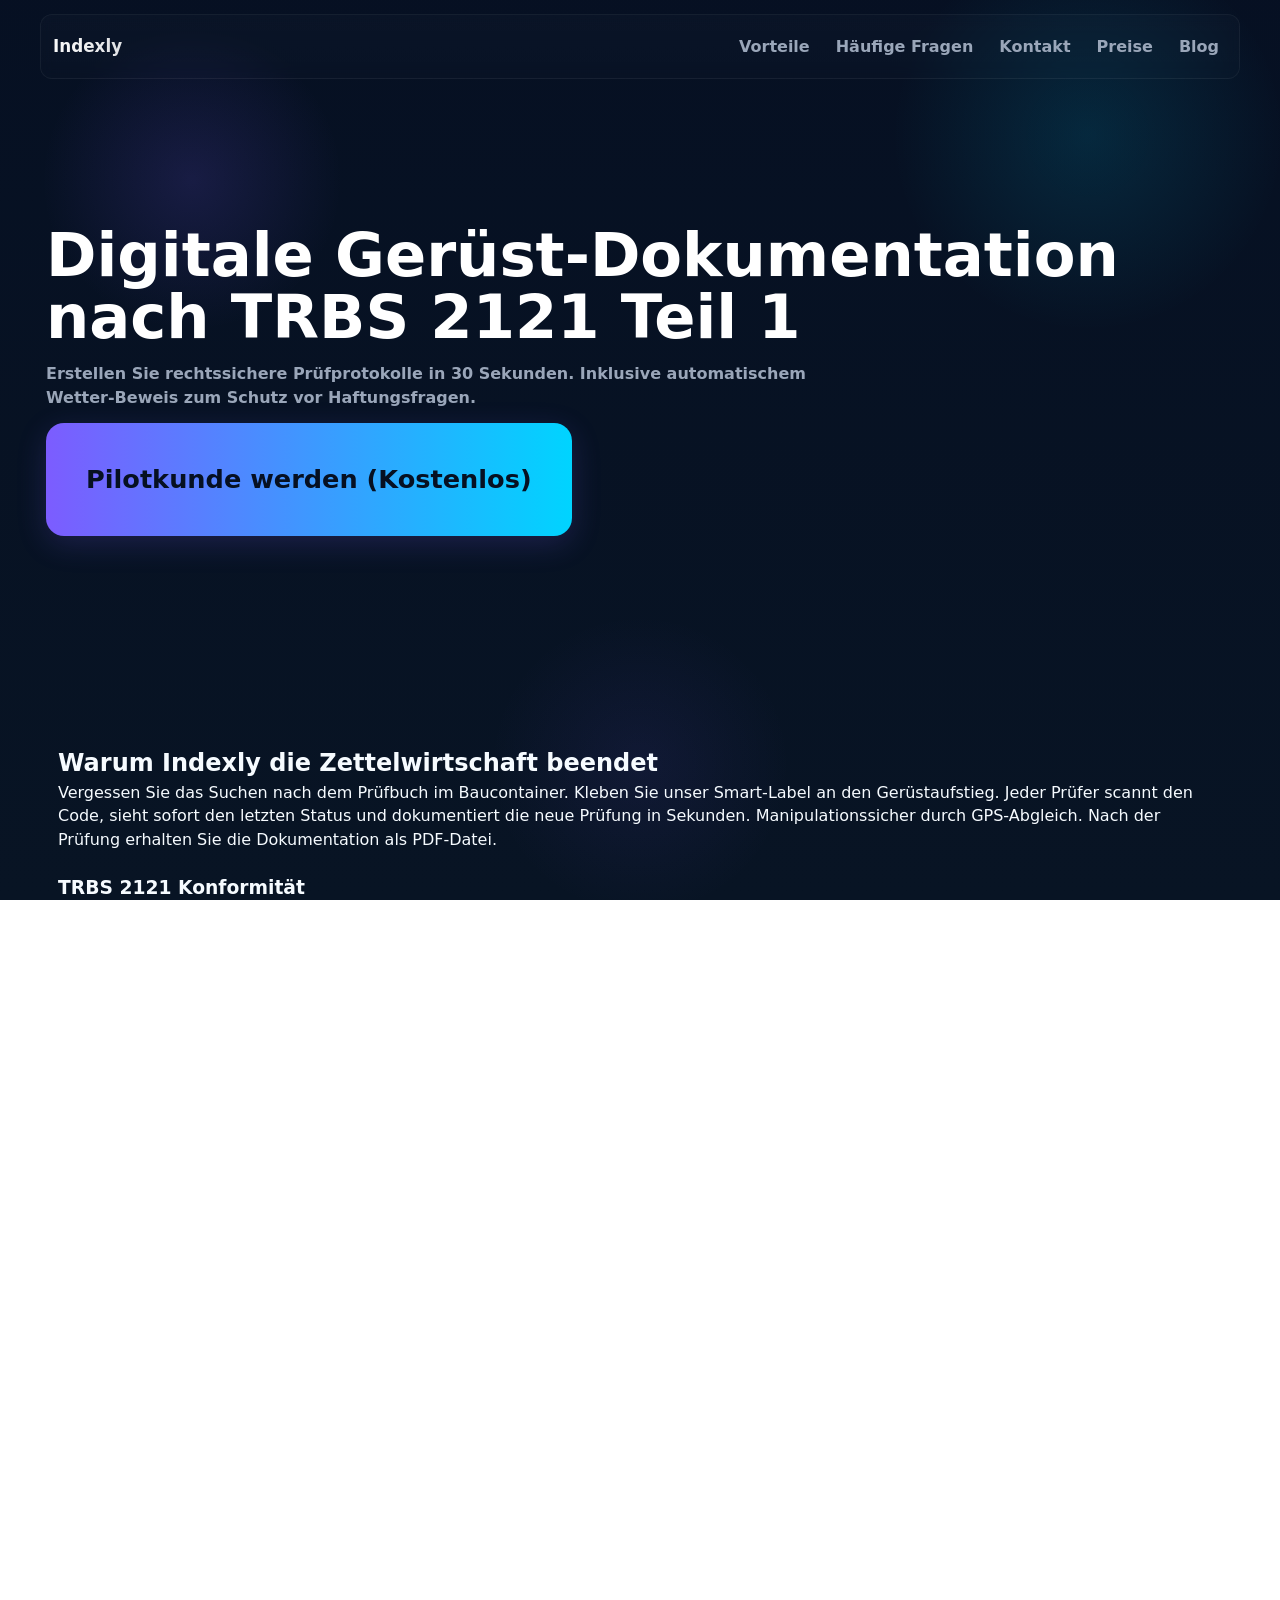
==== index.html @ 7d43ea0b "edited description" ====
<!doctype html>
<html lang="de">
<head>
  <meta charset="utf-8" />
  <meta name="viewport" content="width=device-width,initial-scale=1" />
   <link rel="shortcut icon" type="image/x-icon" href="favico.jpg" />
  
  <title>Digitale Gerüstprüfung in 60 Sek. nach TRBS 2121 |Indexly</title>
  
  <meta name="description" content="Digitale Gerüstprüfung: Indexly bietet automatischen Wetter-Beweis & rechtssichere Protokolle nach TRBS 2121. Jetzt Haftungsrisiken minimieren & Zeit sparen">
  
  <link rel="canonical" href="https://www.indexly.eu/" />
  
  <meta property="og:title" content="Schluss mit Zettelwirtschaft im Gerüstbau">
  <meta property="og:description" content="Erledigen Sie die TRBS 2121 Dokumentation per App. Inklusive Wetterdaten.">
  <meta property="og:type" content="website">
  <meta property="og:url" content="https://www.indexly.eu/">
  <meta property="og:image" content="https://www.indexly.eu/bild-vom-dashboard.jpg">

  <link rel="stylesheet" href="style.css">
  
  <script type="application/ld+json">
  {
    "@context": "https://schema.org",
    "@type": "SoftwareApplication",
    "name": "Indexly",
    "applicationCategory": "BusinessApplication",
    "operatingSystem": "Web, iOS, Android",
    "author": {
    "@type": "Organization",
    "name": "Indexly",
    "url": "https://indexly.eu",
    "sameAs": [
      "https://www.linkedin.com/company/indexlybau",
    ]
  },
    "offers": {
      "@type": "Offer",
      "price": "0",
      "priceCurrency": "EUR",
      "description": "Kostenlose Pilotphase"
    },
    "description": "Rechtssichere Gerüstbau Software und TRBS 2121 Prüfung mit automatischem Wetter-Abgleich."
  }
  </script>
  <script type="application/ld+json">
{
  "@context": "https://schema.org",
  "@type": "FAQPage",
  "mainEntity": [
    {
      "@type": "Question",
      "name": "Ist die digitale Dokumentation rechtssicher?",
      "acceptedAnswer": {
        "@type": "Answer",
        "text": "Ja, sofern sie manipulationssicher gespeichert wird und den Vorgaben der TRBS 2121 entspricht. Indexly stellt sicher, dass alle gesetzlichen Anforderungen erfüllt werden."
      }
    },
    {
      "@type": "Question",
      "name": "Wie funktioniert der Wetter-Nachweis?",
      "acceptedAnswer": {
        "@type": "Answer",
        "text": "Indexly zieht automatisch Daten lokaler Wetterstationen basierend auf den GPS-Koordinaten des Standorts zum Zeitpunkt der Prüfung. Dies dient als Haftungsschutz bei Sturmschäden."
      }
    },
    {
      "@type": "Question",
      "name": "Wie funktioniert die Dokumentation mit QR-Codes?",
      "acceptedAnswer": {
        "@type": "Answer",
        "text": "Sie erhalten hochwertige QR-Code-Sticker aus Metall für Ihre Gerüste. Diese werden per Smartphone gescannt, und Sie werden in nur 30 Sekunden durch das rechtssichere Protokoll geführt."
      }
    }
  ]
}
</script>
</head>
<body>
  <header class="site-header" id="siteHeader">
    <div class="container header-inner">
      <a class="logo" href="#">Indexly</a>

      <nav class="nav-desktop" aria-label="Hauptnavigation">
 <a class="nav-link" href="/#vorteile">Vorteile</a>
        <a class="nav-link" href="/#faq">Häufige Fragen</a>
        <a class="nav-link" href="/#kontakt">Kontakt</a>
                    <a class="nav-link" href="/pricing">Preise</a>

        <a class="nav-link" href="/blog/">Blog</a>
      </nav>

      <button id="navOpenBtn" class="nav-toggle" color="white" aria-expanded="false" aria-controls="mobileMenu" aria-label="Menü öffnen">☰</button>

      <div class="nav-mobile" id="mobileMenu" role="dialog" aria-modal="true" aria-hidden="true">
        <div class="nav-mobile-inner">
          <button id="navCloseBtn" class="nav-close" aria-label="Schließen">Schließen</button>
          <nav class="mobile-links">
            <a class="nav-link" href="/pricing">Preise</a>
            <a class="nav-link" href="/#faq">Häufige Fragen</a>
            <a class="nav-link" href="/#kontakt">Kontakt</a>
            <a class="nav-link" href="/blog/">Blog</a>
          </nav>
        </div>
      </div>
    </div>
  </header>

  <main>
    <section id="hero" class="hero section">
      <div class="container hero-inner">
        <h1 class="hero-title">Digitale Gerüst-Dokumentation nach TRBS 2121 Teil 1</h1>
        <p class="subtitle">Erstellen Sie rechtssichere Prüfprotokolle in 30 Sekunden. Inklusive <strong>automatischem Wetter-Beweis</strong> zum Schutz vor Haftungsfragen.</p>

        <div class="hero-cta">
          <a class="btn btn-primary btn-large" href="#kontakt">Pilotkunde werden (Kostenlos)</a>
        </div>
      </div>
    </section>

    <section id="funktionen" class="section features">
      <div class="container">
        <h2>Warum Indexly die Zettelwirtschaft beendet</h2>
        <p>Vergessen Sie das Suchen nach dem Prüfbuch im Baucontainer. Kleben Sie unser Smart-Label an den Gerüstaufstieg.
          Jeder Prüfer scannt den Code, sieht sofort den letzten Status und dokumentiert die neue Prüfung in Sekunden. 
          Manipulationssicher durch GPS-Abgleich. Nach der Prüfung erhalten Sie die Dokumentation als PDF-Datei. </p>
        <br>
        <article>
          <h3>TRBS 2121 Konformität</h3>
          <p>Unsere Software führt Sie durch alle notwendigen Prüfpunkte der Technischen Regeln für Betriebssicherheit.</p>
        </article>
       <br>
        <article>
          <h3>Automatischer Wetter-Beweis</h3>
          <p>Wir speichern standortgenaue Wetterdaten zum Zeitpunkt der Prüfung. Wichtig bei Sturmschäden oder Haftungsfragen.</p>
        </article>
       <br>

        <article>
          <h3>QR-Codes statt Papierchaos</h3>
          <p>Jedes Gerüst erhält einen QR-Code, der direkt in die App eingelesen werden kann. Keine Papierkramerei mehr!</p>
       <br>

        <article>
        <h3>Keine App benötigt</h3>
        <p>Die Dokumentation erfolgt direkt im Browser und kann mit jedem mobilen Gerät durchgeführt werden. Keine App nötig!</p>
      </div>

    </section>

    <section id="how" class="section how-it-works">
      <div class="container">
        <h2>So funktioniert Indexly</h2>
        <p class="how-intro">Schnell, digital und rechts­sicher — so erledigen Sie Prüfungen in drei einfachen Schritten.</p>

        <div class="how-grid" role="list">
          <div class="how-step" role="listitem">
            <div class="how-icon-box" aria-hidden="true">
              <svg viewBox="0 0 64 64" xmlns="http://www.w3.org/2000/svg" aria-hidden="true"><rect x="8" y="12" width="48" height="36" rx="2" fill="rgba(255,255,255,0.12)"/><g stroke="white" stroke-width="2" fill="none"><path d="M12 16 L52 16"/><path d="M12 28 L52 28"/><path d="M12 44 L52 44"/><path d="M20 12 L20 52"/><path d="M44 12 L44 52"/></g></svg>
            </div>
            <h3>1. Gerüst identifizieren</h3>
            <p>QR‑Code scannen oder manuell auswählen — schnell starten und prüfen.</p>
          </div>

          <div class="how-arrow" aria-hidden="true">➜</div>

          <div class="how-step" role="listitem">
            <div class="how-icon-box" aria-hidden="true">
              <svg viewBox="0 0 64 64" xmlns="http://www.w3.org/2000/svg" aria-hidden="true"><rect x="20" y="8" width="24" height="48" rx="4" fill="rgba(255,255,255,0.12)"/><circle cx="32" cy="48" r="2" fill="white"/></svg>
            </div>
            <h3>2. Prüfen &amp; dokumentieren</h3>
            <p>Checkliste abarbeiten, Fotos und Messwerte erfassen — vollständig & nachvollziehbar.</p>
          </div>

          <div class="how-arrow" aria-hidden="true">➜</div>

          <div class="how-step" role="listitem">
            <div class="how-icon-box" aria-hidden="true">
              <svg viewBox="0 0 64 64" xmlns="http://www.w3.org/2000/svg" aria-hidden="true"><path d="M32 6 L52 14 V30 C52 44 40 54 32 58 C24 54 12 44 12 30 V14 Z" fill="rgba(255,255,255,0.12)" stroke="white" stroke-width="1.5"/></svg>
            </div>
            <h3>3. Rechts­sicher speichern</h3>
            <p>Automatische Zeitstempel, Standort und revisionssichere Ablage für Audits - Die Dokumentation ist sofort als PDF verfügbar.</p>
          </div>
        </div>
      </div>
    </section>

    <section id="kontakt" class="section contact">
      <div class="container-contact">
        <h2>Kontaktieren Sie uns jetzt für eine kostenlose Pilotphase!</h2>
       <h3>kontakt@indexly.eu</h3>
      </div>
    </section>

   <section id="faq" class="section faq">
      <div class="container">
        <h2>Häufige Fragen zur Gerüst-Dokumentation</h2>
        <p class="faq-intro">Kurz &amp; bündig: Antworten auf die häufigsten Fragen zur digitalen Gerüst‑Dokumentation. Wenn Sie mehr wissen möchten, kontaktieren Sie uns jederzeit.</p>
        <details>
        <summary>Ist die digitale Dokumentation rechtssicher?</summary>
        <p>Ja, sofern sie manipulationssicher gespeichert wird und den Vorgaben der TRBS 2121 entspricht. Das ist der Fall bei indexly.</p>
        </details>
        <details>
        <summary>Wie funktioniert der Wetter-Nachweis?</summary>
        <p>Indexly zieht automatisch Daten lokaler Wetterstationen basierend auf GPS.</p>
        </details>
         <details>
        <summary>Wie funktioniert die Dokumentation?</summary>
        <p>Sie erhalten von uns hochwertige QR-Code-Sticker aus Metall, welche Sie an Ihren Gerüsten anbringen können. Diese werden dann über ein Smartphone gescannt. Danach werden Sie durch die Dokumentation geleitet - in 30 Sekunden fertig!</p>
        </details>
      </div>
    </section>

  </main>

  <footer class="site-footer">
    <div class="container">
      <div class="footer-inner">
        <div class="footer-legal" id="impressum" itemscope itemtype="https://schema.org/LocalBusiness">
          <p itemprop="name">Indexly</p>
          <p itemprop="founder">Julian Gräfen</p>
          <div itemprop="address" itemscope itemtype="https://schema.org/PostalAddress">
            <p itemprop="streetAddress">Pfarrer-Reinartz-Str. 11</p>
            <p><span itemprop="postalCode">53925</span> <span itemprop="addressLocality">Kall</span></p>
            <p>USt-IdNr. : DE 369543245</p>
          </div>
         <p>E‑Mail: <a href="mailto:kontakt@indexly.eu" itemprop="email">kontakt@indexly.eu</a></p>
        </div>

        <div class="footer-actions">
          <div class="footer-social" aria-label="Social links">
            <a class="social-btn" href="https://www.linkedin.com/company/indexlybau" target="_blank" rel="noopener noreferrer" aria-label="Indexly auf LinkedIn">
              <svg viewBox="0 0 24 24" xmlns="http://www.w3.org/2000/svg" aria-hidden="true" focusable="false"><path d="M4.98 3.5C4.98 4.88 3.87 6 2.5 6S0 4.88 0 3.5 1.11 1 2.5 1 4.98 2.12 4.98 3.5zM0 8.5h5V24H0V8.5zM8.5 8.5h4.78v2.06h.07c.67-1.26 2.31-2.59 4.75-2.59 5.08 0 6.02 3.34 6.02 7.68V24h-5V15.1c0-2.1-.04-4.8-2.92-4.8-2.92 0-3.37 2.28-3.37 4.64V24h-5V8.5z"/></svg>
            </a>
          </div>
        </div>
      </div>
    </div>
  </footer>

  <script>
    (function(){
      const openBtn = document.getElementById('navOpenBtn');
      const closeBtn = document.getElementById('navCloseBtn');
      const mobile = document.getElementById('mobileMenu');
      function open(){ document.body.classList.add('nav-open'); mobile.setAttribute('aria-hidden','false'); openBtn?.setAttribute('aria-expanded','true'); closeBtn?.focus(); }
      function close(){ document.body.classList.remove('nav-open'); mobile.setAttribute('aria-hidden','true'); openBtn?.setAttribute('aria-expanded','false'); openBtn?.focus(); }
      openBtn?.addEventListener('click', open);
      closeBtn?.addEventListener('click', close);
      document.querySelectorAll('.nav-mobile .nav-link').forEach(a=>a.addEventListener('click', close));
      document.addEventListener('keydown', e=>{ if(e.key === 'Escape') close(); });
    })();
  </script>
</body>
</html>
---- style.css ----
/* Mobile-first, responsive, no horizontal scroll, accessible UI */

/* ---------------------------
   Modernized theme & tokens
   --------------------------- */
:root{
  --bg-900:hsl(219, 70%, 8%); --bg-800:#081424;
  --text:#F6FBFF; --muted:#9AA6B9;
  --accent-a:#7C5CFF; --accent-b:#00D4FF;
  --accent-grad:linear-gradient(90deg,var(--accent-a),var(--accent-b));
  --max-w:1200px; --pad:18px; --radius:14px;
  --shadow-soft:0 8px 30px rgba(2,6,23,0.45);
  --shadow-strong:0 20px 60px rgba(2,6,23,0.65);
}

/* reset */
*{box-sizing:border-box;margin:0;padding:0}
html,body{height:100%;overflow-x:hidden}
body{
  font-family:Inter,system-ui,-apple-system,"Segoe UI",Roboto,Arial;
  color:var(--text); font-size:16px; line-height:1.45;
  background:
    radial-gradient(circle 600px at 15% 20%, rgba(124,92,255,0.15), transparent 25%),
    radial-gradient(circle 700px at 85% 15%, rgba(0,212,255,0.12), transparent 28%),
    radial-gradient(circle 500px at 50% 85%, rgba(124,92,255,0.08), transparent 30%),
    linear-gradient(180deg,var(--bg-900),var(--bg-800));
  background-attachment:fixed;
  -webkit-font-smoothing:antialiased;
}

/* container */
.container{max-width:var(--max-w); margin:0 auto; padding:0 clamp(14px,2.2vw,var(--pad))}

/* header */
.site-header{position:sticky;top:14px;z-index:80}
.header-inner{display:flex;align-items:center;gap:12px;padding:12px;border-radius:12px;background:linear-gradient(180deg, rgba(255,255,255,0.02), rgba(255,255,255,0.01));border:1px solid rgba(255,255,255,0.05);backdrop-filter:blur(6px)}
.logo{font-weight:800;font-size:1.05rem;background:linear-gradient(90deg,rgba(255,255,255,0.98),rgba(255,255,255,0.88));-webkit-background-clip:text;background-clip:text;color:transparent}

/* nav */
.nav-desktop{margin-left:auto;display:none;gap:10px}
.nav-link{color:var(--muted);text-decoration:none;padding:8px;border-radius:8px;font-weight:700}
.nav-link:hover{color:var(--text);background:rgba(255,255,255,0.02)}
.nav-toggle{margin-left:auto;background:transparent;border:1px solid rgba(255,255,255,0.04);padding:8px;border-radius:8px;color:var(--text);cursor:pointer}
/* ensure hamburger is visible on light header backgrounds */
.header-inner .nav-toggle{color:#ffffff;background:linear-gradient(90deg,var(--accent-a),var(--accent-b));border:0;padding:8px;border-radius:8px}
.header-inner .nav-toggle:focus{outline:2px solid rgba(124,92,255,0.18)}

/* simple mobile menu (visible overlay + blue panel) */
.nav-mobile{display:none;position:fixed;inset:0;z-index:999;background:hsl(0, 0%, 100%);align-items:flex-start}
body.nav-open{overflow:hidden}
body.nav-open .nav-mobile{display:flex}
.nav-mobile-inner{width:100%;max-width:420px;height:100vh;margin-left:auto;padding:20px;background:hsl(219, 70%, 8%);color:#061022;overflow:auto;box-shadow:0 12px 40px rgba(2,6,23,0.45);display:flex;flex-direction:column;gap:14px;border-left:6px solid rgba(124,92,255,0.12)}
.nav-mobile .nav-close{align-self:flex-end;background:var(--accent-grad);color:#ffffff;border:0;padding:10px 12px;border-radius:8px;font-weight:800}
.nav-mobile .nav-link{display:block;padding:12px 0;color:#ffffff;text-decoration:none;font-weight:700}
.nav-mobile .nav-link:hover{background:rgba(124,92,255,0.06);border-radius:8px;padding-left:8px}
.nav-mobile .nav-note{color:var(--muted);font-size:0.95rem}

/* small screen: show nav-toggle */
@media (min-width:700px){
  .nav-toggle{display:none}
}



/* mobile menu */
.mobile-menu{display:flex;flex-direction:column;gap:10px}
.mobile-menu .nav-link{padding:12px; text-align:center; background:rgba(255,255,255,0.1); border-radius:8px}
.mobile-menu .nav-link:hover{background:rgba(255,255,255,0.2)}

/* buttons */
.btn{display:inline-flex;align-items:center;gap:10px;padding:10px 14px;border-radius:12px;font-weight:700;text-decoration:none;border:0;cursor:pointer; animation: buttonAnimation 0.6s ease;}
.btn-primary{background:var(--accent-grad);color:#061022;box-shadow:0 8px 30px rgba(124,92,255,0.18)}
.btn-ghost{background:transparent;border:1px solid rgba(255,255,255,0.04);color:var(--text)}
.btn-large{padding:14px 26px;border-radius:16px;font-size:1.05rem}
/* larger hero variant for stronger CTA */
.hero .btn-large{padding:16px 34px;font-size:1.15rem;border-radius:18px}
@media (min-width:900px){
  .hero .btn-large{padding:38px 40px;font-size:1.6rem}
}

/* reveal animation for buttons */
@keyframes buttonAnimation {
  0% { transform: scale(1); }
  100% { transform: scale(1.05); }
}
.btn[data-animate]{transform:scale(0.8);opacity:0;transition:transform .6s ease, opacity .6s ease}
.btn[data-animate].reveal{transform:scale(1);opacity:1}

/* hero */
.section{padding-block:clamp(24px,4vw,56px)}
.hero{position:relative;min-height:clamp(56vh,70vh,82vh);display:flex;align-items:center;justify-content:center;padding:36px 0;overflow:hidden}
.hero-inner{position:relative;z-index:3;display:flex;flex-direction:column;gap:14px;text-align:left;max-width:980px;padding-inline:6px}
.hero-title{font-size:clamp(1.8rem,5.4vw,3.2rem);font-weight:900;color:#fff;margin:0;line-height:1.02}
.subtitle{color:var(--muted);font-weight:600;max-width:820px}
.hero-cta{display:flex;gap:12px;justify-content:flex-start;flex-wrap:wrap}
.small-note{color:var(--muted);font-size:0.9rem}

/* features */
.feature-grid{display:grid;grid-template-columns:1fr;gap:16px}
.feature-card{display:flex;flex-direction:column;gap:10px;padding:18px;border-radius:20px;background:linear-gradient(180deg, rgba(255,255,255,0.03), rgba(255,255,255,0.01));border:1px solid rgba(255,255,255,0.04);backdrop-filter:blur(8px);box-shadow:var(--shadow-soft);transition:transform .22s ease,box-shadow .22s ease;min-height:160px}
.feature-card--accent{background:linear-gradient(180deg, rgba(124,92,255,0.06), rgba(255,255,255,0.01));border:1px solid rgba(124,92,255,0.14)}
.feature-icon{width:56px;height:56px;border-radius:12px;display:inline-flex;align-items:center;justify-content:center;background:rgba(255,255,255,0.02);color:var(--accent-b)}
.feature-title{font-size:1.05rem;font-weight:800;color:var(--text);margin:0}
.feature-desc{color:var(--muted);font-size:0.97rem;margin:0;font-weight:600}
.feature-meta{margin-top:auto;font-size:0.82rem;color:rgba(255,255,255,0.75);font-weight:700}
.feature-card:hover{transform:translateY(-8px);box-shadow:var(--shadow-strong)}

/* how-it-works section */
.how-it-works{color:var(--text);padding-block:clamp(36px,6vw,64px);border-radius:10px}
.how-it-works .how-intro{color:rgba(255,255,255,0.9);margin-bottom:18px}
.how-grid{display:flex;gap:22px;align-items:center;justify-content:space-between;flex-wrap:wrap}
.how-step{flex:1;min-width:220px;max-width:360px;text-align:center;padding:18px}
.how-icon-box{width:160px;height:160px;margin:0 auto 14px;border-radius:10px;display:flex;align-items:center;justify-content:center;background:linear-gradient(180deg, rgba(255,255,255,0.03), rgba(255,255,255,0.02));border:1px solid rgba(255,255,255,0.04);box-shadow:0 8px 30px rgba(2,6,23,0.04)}
.how-step h3{margin:0 0 8px 0;font-size:1.05rem;font-weight:800}
.how-step p{margin:0;color:rgba(255,255,255,0.92)}
.how-arrow{width:44px;height:44px;display:flex;align-items:center;justify-content:center;font-size:28px;color:rgba(255,255,255,0.7);flex:0 0 44px}

@media (max-width:900px){
  .how-grid{flex-direction:column;gap:16px}
  .how-arrow{display:none}
  .how-icon-box{width:140px;height:140px}
}

/* reveal animation */
[data-animate]{opacity:0;transform:translateY(16px);transition:opacity .6s ease, transform .6s cubic-bezier(.2,.9,.2,1)}
.reveal{opacity:1;transform:none}
.container-contact{
  max-width:var(--max-w);
  margin:0 auto;
  padding:18px clamp(14px,2.2vw,var(--pad));
  border:1px solid rgba(213, 217, 224, 0.85);
  background:linear-gradient(180deg, rgba(255,255,255,0.01), rgba(255,255,255,0.00));
  box-shadow:0 10px 30px rgba(2,6,23,0.04);
  border-radius:20px;
  z-index:10;
}
.section.contact{padding-block:clamp(20px,3.6vw,44px)}
/* about / contact */
.about .lead{color:var(--muted);font-weight:600}
.card.info{background:linear-gradient(180deg, rgba(255,255,255,0.02), rgba(255,255,255,0.01));border-radius:14px;padding:16px;margin-top:12px;border:1px solid rgba(255,255,255,0.03)}
.contact-form{max-width:920px;margin:0 auto;display:flex;flex-direction:column;gap:12px}
.form-row{display:grid;grid-template-columns:1fr;gap:12px}
.field{display:flex;flex-direction:column;color:var(--muted);font-weight:700}
.label-text{font-size:0.9rem;margin-bottom:6px}
.field input,.field textarea{padding:12px;border-radius:12px;background:rgba(255,255,255,0.02);border:1px solid rgba(255,255,255,0.03);color:var(--text);font-size:0.95rem}
.form-actions{display:flex;gap:12px;align-items:center}

/* footer */
.site-footer{border-top:1px solid rgba(255,255,255,0.03);color:var(--muted);padding:20px 0;background:linear-gradient(180deg, rgba(255,255,255,0.005), transparent)}
.footer-inner{display:flex;align-items:center;justify-content:space-between;gap:16px;flex-wrap:wrap}
.brand{font-weight:700;color:var(--text)}
.footer-nav{display:flex;gap:12px;flex-wrap:wrap}
.footer-legal{margin-top:10px;color:var(--muted);font-size:0.9rem;line-height:1.3}
.footer-actions{display:flex;align-items:center;gap:12px}
.footer-social{display:flex;gap:8px;align-items:center}
.social-btn{display:inline-flex;align-items:center;justify-content:center;width:44px;height:44px;border-radius:10px;background:rgba(255,255,255,0.02);color:var(--text);text-decoration:none;border:1px solid rgba(255,255,255,0.03);transition:transform .12s ease,background .12s ease}
.social-btn svg{width:20px;height:20px;display:block;fill:currentColor}
.social-btn:hover{transform:translateY(-3px);background:var(--accent-grad);color:#061022}
.social-btn:focus{outline:2px solid rgba(124,92,255,0.18);outline-offset:2px}

/* small screens */
@media (min-width:700px){
  .nav-desktop{display:flex}
  .nav-toggle{display:none}
  .feature-grid{grid-template-columns:repeat(2,1fr)}
  .form-row{grid-template-columns:repeat(2,1fr)}
  .hero-title{font-size:clamp(2.6rem,5.6vw,3.8rem)}
}

/* wide */
@media (min-width:1100px){
  .feature-grid{grid-template-columns:repeat(3,1fr)}
  .container{max-width:1200px}
}

/* accessibility / reduce motion */
@media (max-width:900px),(prefers-reduced-motion:reduce){
  .parallax,.parallax__layer{display:none}
  *{transition:none!important;animation:none!important}
}

/* blog */
.post-meta{color:var(--muted);margin-bottom:12px;font-size:0.95rem}
.post-list{display:grid;grid-template-columns:1fr;gap:24px}
.post-list article{background:linear-gradient(180deg, rgba(255,255,255,0.02), rgba(255,255,255,0.01));border:1px solid rgba(255,255,255,0.04);padding:22px;border-radius:12px;box-shadow:var(--shadow-soft);transition:transform .18s ease,box-shadow .18s ease}
.post-list article:hover{transform:translateY(-6px);box-shadow:var(--shadow-strong)}
.post-list h2{margin:0 0 10px 0;font-size:1.25rem}
.post-excerpt{color:var(--muted);margin-top:8px;margin-bottom:0}
.post-content{max-width:780px}
.post-content p{margin:0 0 2rem 0;line-height:1.85;color:var(--text);font-size:1.05rem}
.post-content p + p{margin-top:1rem}
.post-tags{margin-top:10px;display:flex;gap:8px;flex-wrap:wrap}
.post-tags .tag{background:rgba(255,255,255,0.03);padding:6px 10px;border-radius:999px;font-size:0.85rem;color:var(--muted)}

/* post article card */
.post-article{background:transparent;padding:clamp(12px,3vw,28px);border-radius:18px;max-width:1000px;margin:22px auto}
.post-article .post-meta{margin-bottom:14px;color:var(--muted)}
.post-article h1{font-size:clamp(1.8rem,4.6vw,2.6rem);margin:0 0 8px 0;line-height:1.06}
.post-article h2{font-size:clamp(1.15rem,3.2vw,1.4rem);margin-top:1.4rem;margin-bottom:0.6rem}
.post-article p{margin:0 0 1.4rem 0;line-height:1.85;font-size:1.04rem;color:var(--text)}
.post-article ul, .post-article ol{margin:0 0 1.2rem 1.35rem}
.post-article details{margin-bottom:1rem}

/* text panel: rounded card for content blocks */
.text-panel{background:linear-gradient(180deg, rgba(255,255,255,0.02), rgba(255,255,255,0.01));border:1px solid rgba(124,92,255,0.08);padding:18px;border-radius:14px;box-shadow:0 10px 30px rgba(2,6,23,0.05);margin:18px 0}
.text-panel p{margin:0 0 1rem 0}

/* callouts */
.callout{background:linear-gradient(90deg,var(--accent-a),var(--accent-b));color:#061022;padding:12px 14px;border-radius:12px;font-weight:700;margin:8px 0}

/* blockquote */
.post-article blockquote{background:rgba(124,92,255,0.03);border-left:4px solid rgba(124,92,255,0.18);padding:12px 16px;border-radius:10px;margin:0 0 1.6rem 0;color:var(--muted)}

/* FAQ styles: modern panels with border and chevron */
.faq .faq-intro{margin-bottom:14px;color:var(--muted)}
.faq details{background:linear-gradient(180deg, rgba(255,255,255,0.02), rgba(255,255,255,0.01));border:1px solid rgba(255,255,255,0.04);padding:14px;border-radius:12px;margin:12px 0;box-shadow:0 8px 30px rgba(2,6,23,0.04)}
.faq summary{list-style:none;cursor:pointer;display:flex;align-items:center;justify-content:space-between;gap:12px;font-weight:800;color:var(--text);padding:0}
.faq summary::-webkit-details-marker{display:none}
.faq summary::after{content:'▾';color:var(--muted);font-size:1.05rem;transition:transform .18s ease}
.faq details[open] summary::after{transform:rotate(180deg)}
.faq p{margin:0;color:var(--muted);padding-top:8px;line-height:1.6}
@media (prefers-reduced-motion: no-preference){ .faq details{transition:box-shadow .18s ease;} .faq details[open]{box-shadow:var(--shadow-soft)} }

@media (min-width:900px){
  .post-list{grid-template-columns:repeat(2,1fr)}
}

/* final safety */
html,body{max-width:100%;overflow-x:hidden}
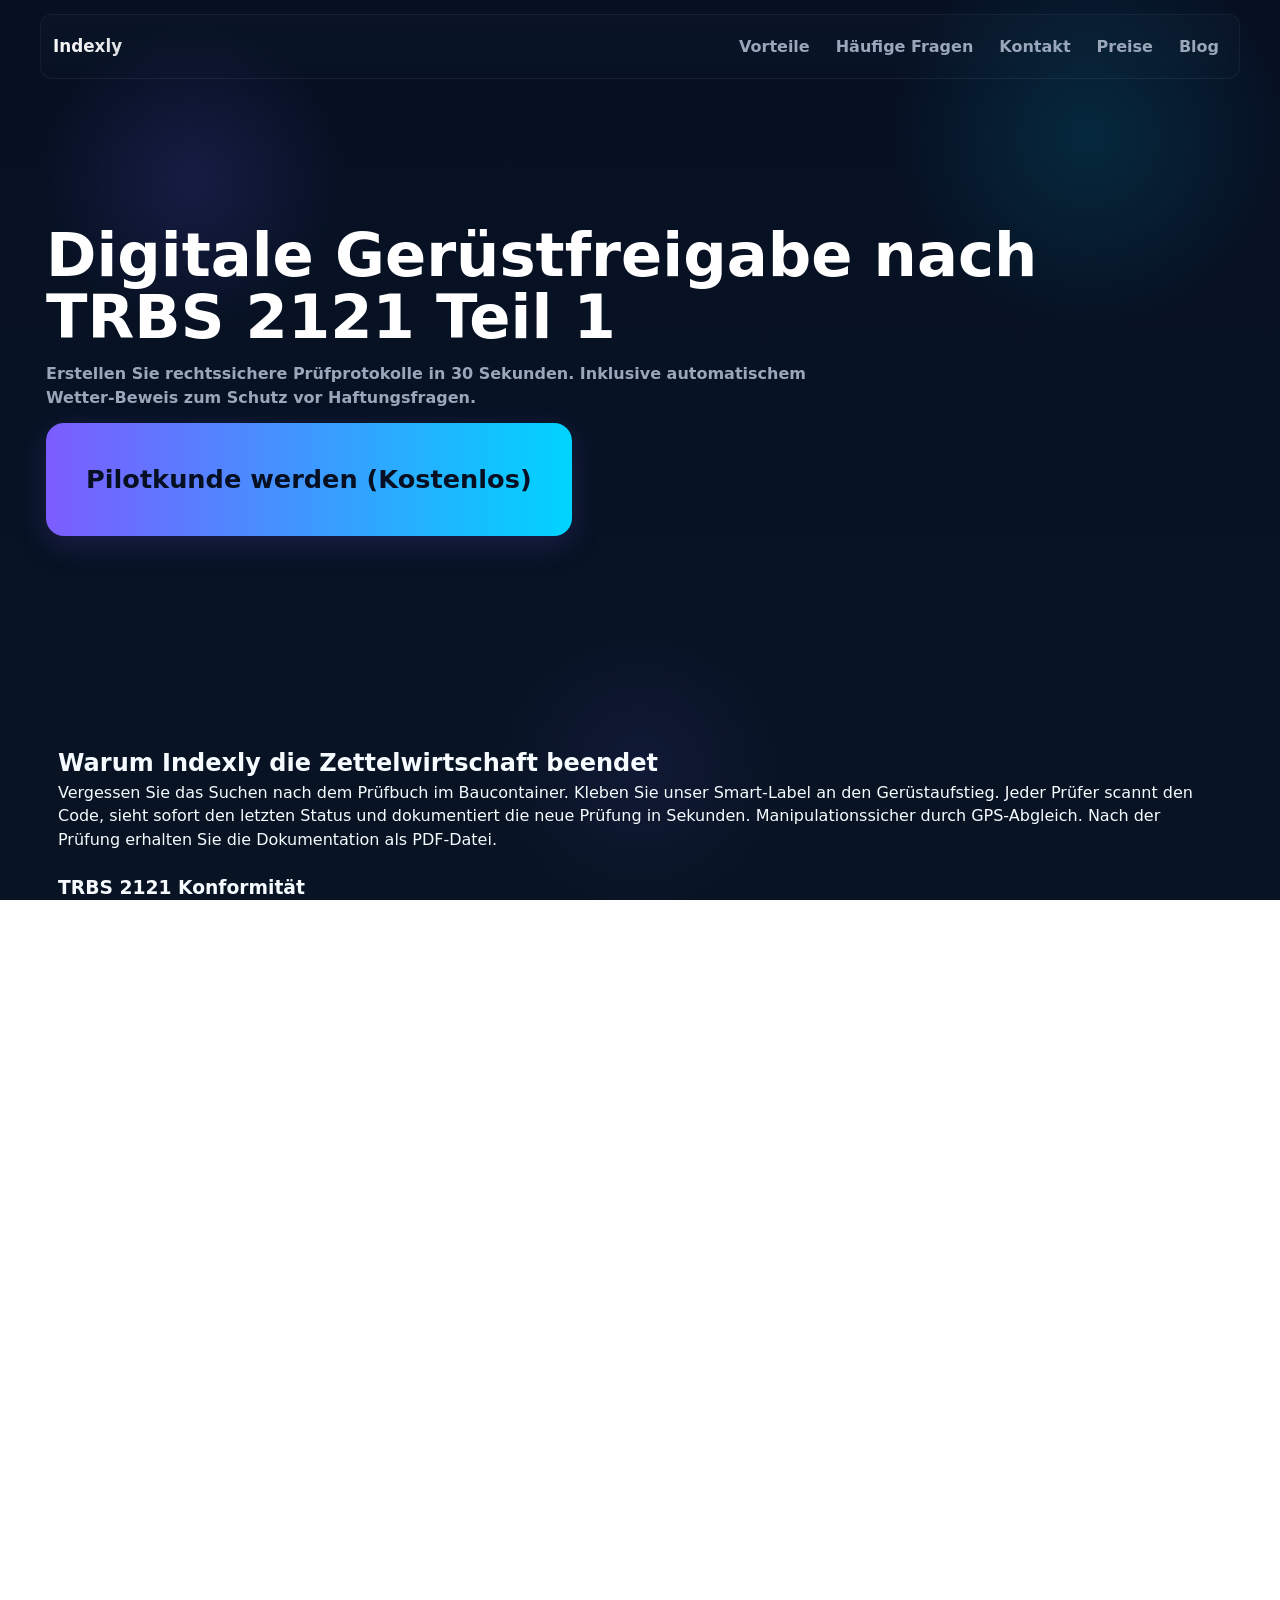
==== commit d1db0edc: "edited text" ====
--- a/index.html
+++ b/index.html
@@ -7,12 +7,12 @@
   
   <title>Digitale Gerüstprüfung in 60 Sek. nach TRBS 2121 |Indexly</title>
   
-  <meta name="description" content="Digitale Gerüstprüfung: Indexly bietet automatischen Wetter-Beweis & rechtssichere Protokolle nach TRBS 2121. Jetzt Haftungsrisiken minimieren & Zeit sparen">
+  <meta name="description" content="Digitale Gerüstprüfung : Indexly bietet echtssichere Protokolle nach TRBS 2121. Haftungsrisiko mit digitaler Gerüstfreigabe reduzieren">
   
   <link rel="canonical" href="https://www.indexly.eu/" />
   
   <meta property="og:title" content="Schluss mit Zettelwirtschaft im Gerüstbau">
-  <meta property="og:description" content="Erledigen Sie die TRBS 2121 Dokumentation per App. Inklusive Wetterdaten.">
+  <meta property="og:description" content="Erledigen Sie die Gerüstfreigabe digital. Inklusive Wetterdaten.">
   <meta property="og:type" content="website">
   <meta property="og:url" content="https://www.indexly.eu/">
   <meta property="og:image" content="https://www.indexly.eu/bild-vom-dashboard.jpg">
@@ -109,7 +109,7 @@
   <main>
     <section id="hero" class="hero section">
       <div class="container hero-inner">
-        <h1 class="hero-title">Digitale Gerüst-Dokumentation nach TRBS 2121 Teil 1</h1>
+        <h1 class="hero-title">Digitale Gerüstfreigabe nach TRBS 2121 Teil 1</h1>
         <p class="subtitle">Erstellen Sie rechtssichere Prüfprotokolle in 30 Sekunden. Inklusive <strong>automatischem Wetter-Beweis</strong> zum Schutz vor Haftungsfragen.</p>
 
         <div class="hero-cta">
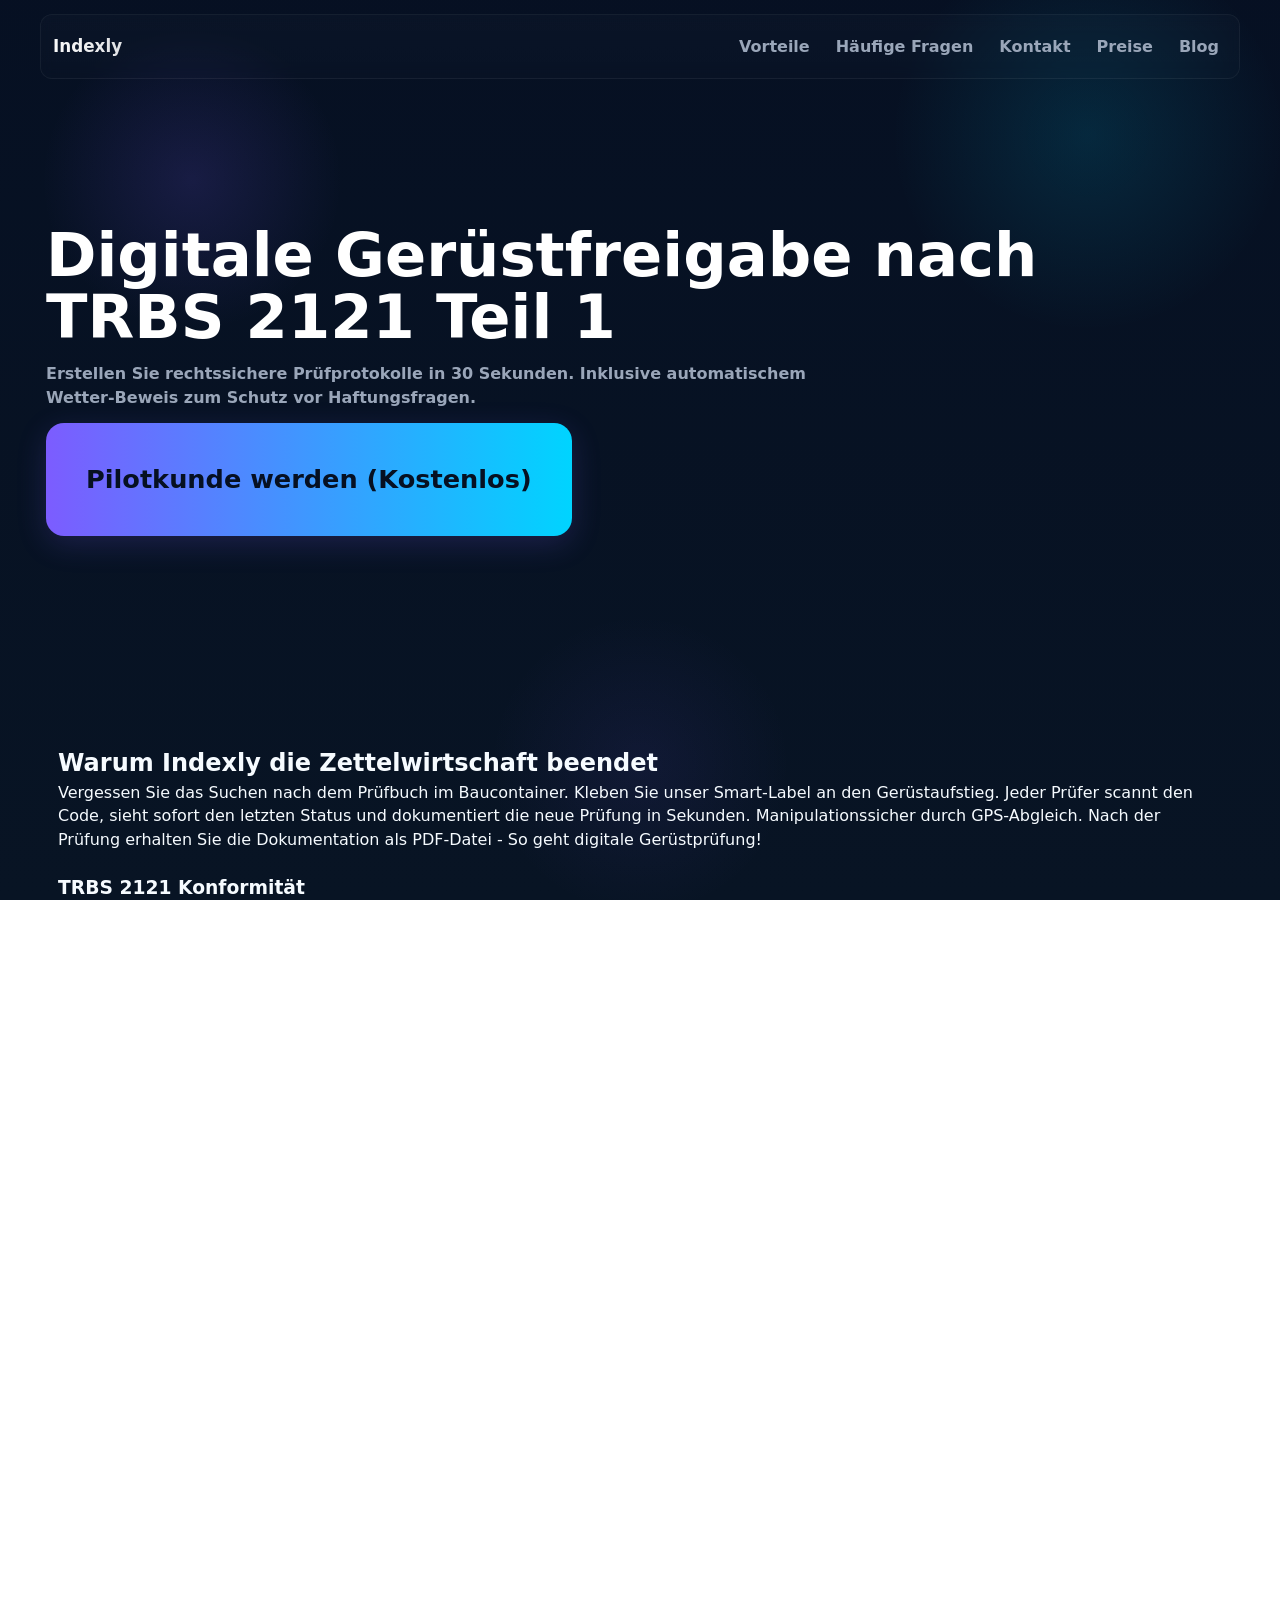
==== commit ee0d5ee8: "edited text" ====
--- a/index.html
+++ b/index.html
@@ -123,7 +123,7 @@
         <h2>Warum Indexly die Zettelwirtschaft beendet</h2>
         <p>Vergessen Sie das Suchen nach dem Prüfbuch im Baucontainer. Kleben Sie unser Smart-Label an den Gerüstaufstieg.
           Jeder Prüfer scannt den Code, sieht sofort den letzten Status und dokumentiert die neue Prüfung in Sekunden. 
-          Manipulationssicher durch GPS-Abgleich. Nach der Prüfung erhalten Sie die Dokumentation als PDF-Datei. </p>
+          Manipulationssicher durch GPS-Abgleich. Nach der Prüfung erhalten Sie die Dokumentation als PDF-Datei - So geht digitale Gerüstprüfung! </p>
         <br>
         <article>
           <h3>TRBS 2121 Konformität</h3>
@@ -138,7 +138,7 @@
 
         <article>
           <h3>QR-Codes statt Papierchaos</h3>
-          <p>Jedes Gerüst erhält einen QR-Code, der direkt in die App eingelesen werden kann. Keine Papierkramerei mehr!</p>
+          <p>Jedes Gerüst erhält einen QR-Code, der direkt in die App eingelesen werden kann. Digitale Gerüstfreigabe - Keine Papierkramerei mehr!</p>
        <br>
 
         <article>
@@ -194,7 +194,7 @@
 
    <section id="faq" class="section faq">
       <div class="container">
-        <h2>Häufige Fragen zur Gerüst-Dokumentation</h2>
+        <h2>Häufige Fragen zur digitalen Gerüst-Dokumentation</h2>
         <p class="faq-intro">Kurz &amp; bündig: Antworten auf die häufigsten Fragen zur digitalen Gerüst‑Dokumentation. Wenn Sie mehr wissen möchten, kontaktieren Sie uns jederzeit.</p>
         <details>
         <summary>Ist die digitale Dokumentation rechtssicher?</summary>
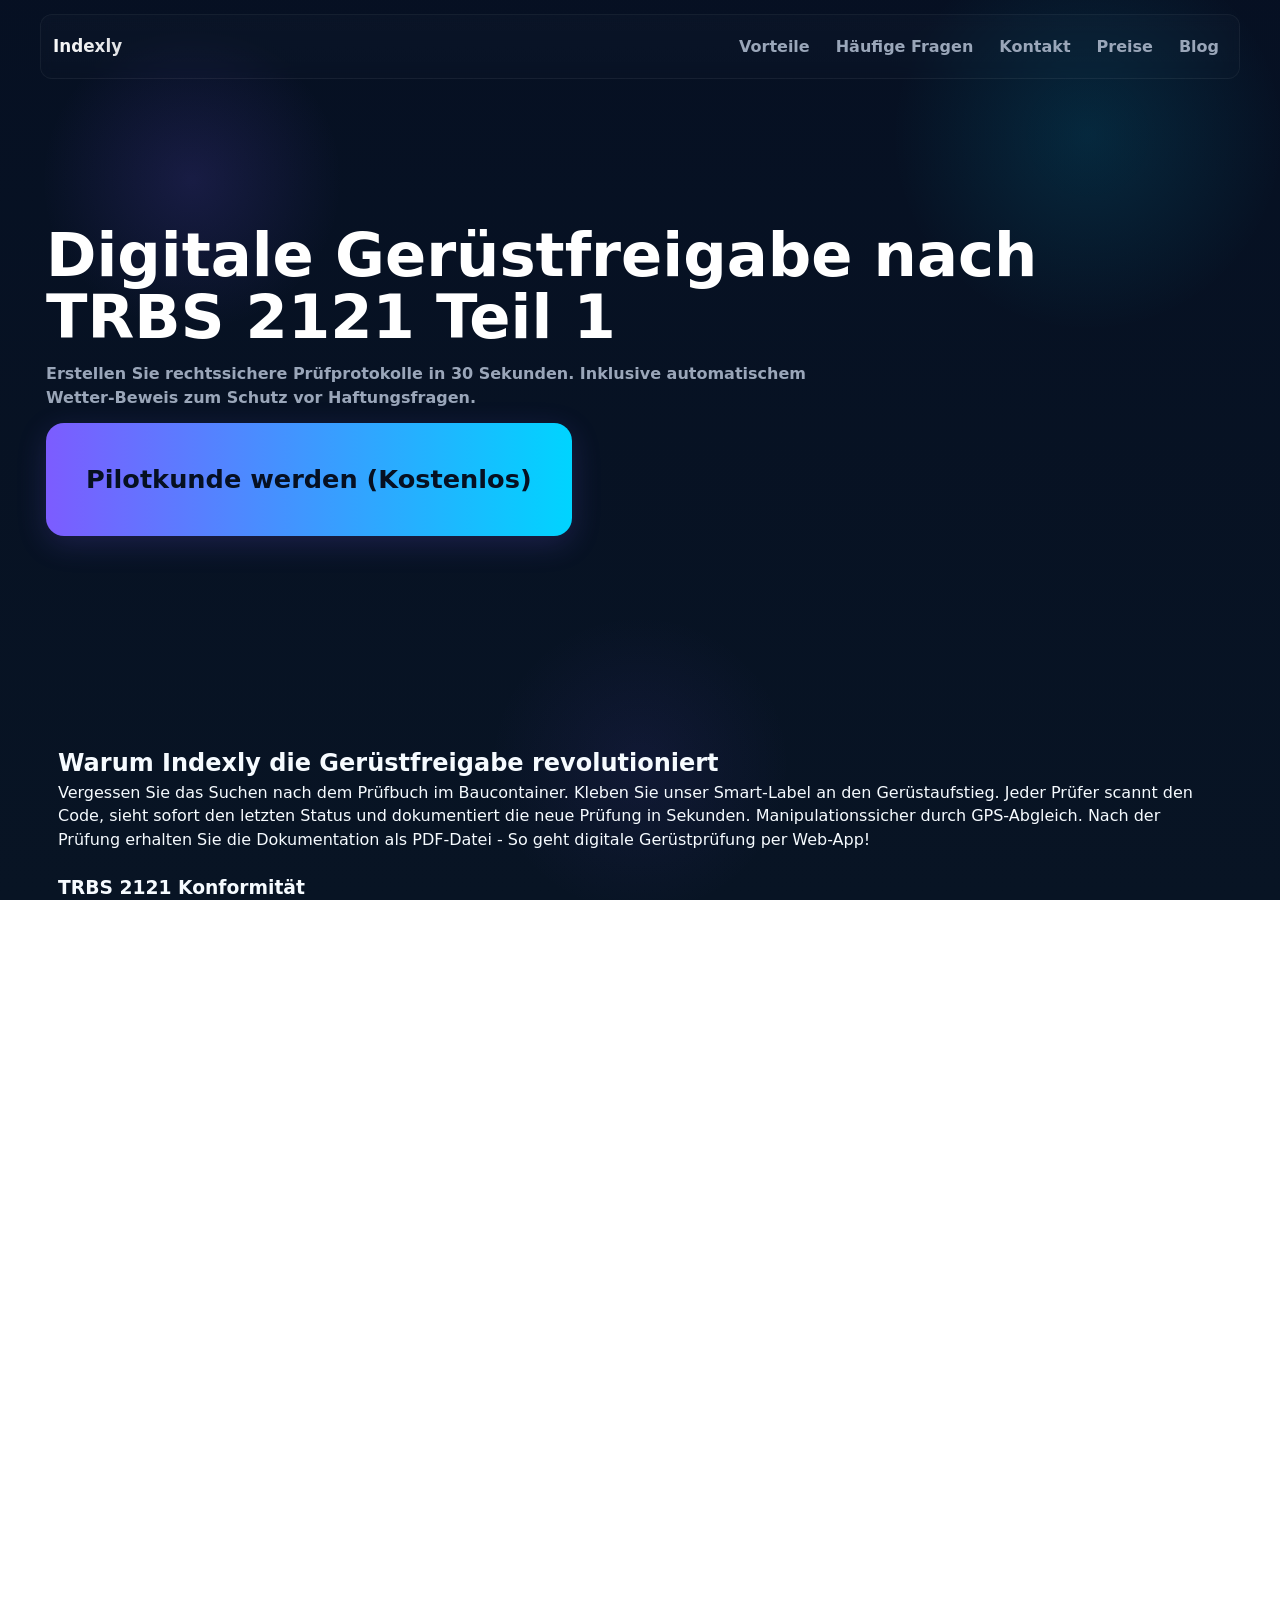
==== commit ee61dd7f: "Text SEO optimization" ====
--- a/index.html
+++ b/index.html
@@ -7,12 +7,12 @@
   
   <title>Digitale Gerüstprüfung in 60 Sek. nach TRBS 2121 |Indexly</title>
   
-  <meta name="description" content="Digitale Gerüstprüfung : Indexly bietet echtssichere Protokolle nach TRBS 2121. Haftungsrisiko mit digitaler Gerüstfreigabe reduzieren">
+  <meta name="description" content="Digitale Gerüstprüfung App: Indexly bietet echtssichere Protokolle nach TRBS 2121. Haftungsrisiko mit digitaler Gerüstfreigabe reduzieren">
   
   <link rel="canonical" href="https://www.indexly.eu/" />
   
   <meta property="og:title" content="Schluss mit Zettelwirtschaft im Gerüstbau">
-  <meta property="og:description" content="Erledigen Sie die Gerüstfreigabe digital. Inklusive Wetterdaten.">
+  <meta property="og:description" content="Erledigen Sie die Gerüstfreigabe digital per App. Inklusive Wetterdaten.">
   <meta property="og:type" content="website">
   <meta property="og:url" content="https://www.indexly.eu/">
   <meta property="og:image" content="https://www.indexly.eu/bild-vom-dashboard.jpg">
@@ -120,10 +120,10 @@
 
     <section id="funktionen" class="section features">
       <div class="container">
-        <h2>Warum Indexly die Zettelwirtschaft beendet</h2>
+        <h2>Warum Indexly die Gerüstfreigabe revolutioniert</h2>
         <p>Vergessen Sie das Suchen nach dem Prüfbuch im Baucontainer. Kleben Sie unser Smart-Label an den Gerüstaufstieg.
           Jeder Prüfer scannt den Code, sieht sofort den letzten Status und dokumentiert die neue Prüfung in Sekunden. 
-          Manipulationssicher durch GPS-Abgleich. Nach der Prüfung erhalten Sie die Dokumentation als PDF-Datei - So geht digitale Gerüstprüfung! </p>
+          Manipulationssicher durch GPS-Abgleich. Nach der Prüfung erhalten Sie die Dokumentation als PDF-Datei - So geht digitale Gerüstprüfung per Web-App! </p>
         <br>
         <article>
           <h3>TRBS 2121 Konformität</h3>
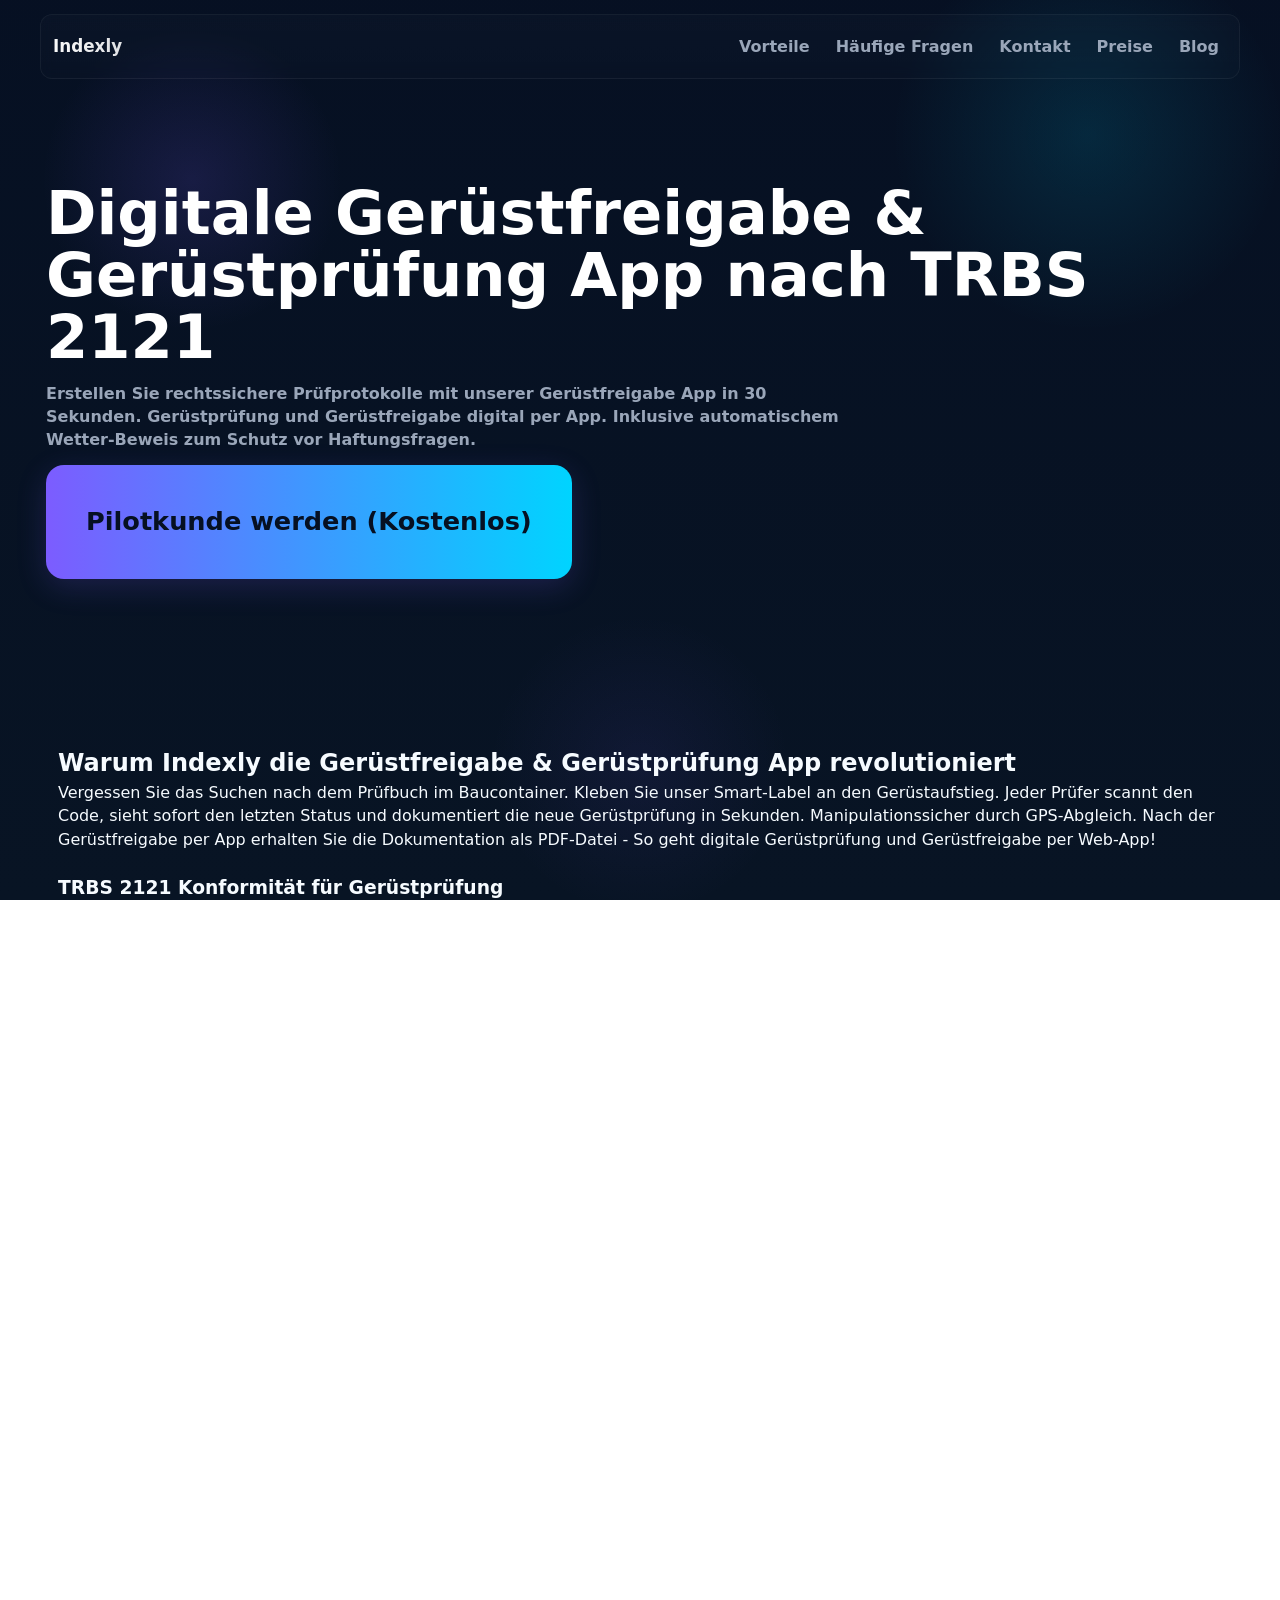
==== commit 1e4f6053: "Text SEO optimization" ====
--- a/index.html
+++ b/index.html
@@ -5,9 +5,9 @@
   <meta name="viewport" content="width=device-width,initial-scale=1" />
    <link rel="shortcut icon" type="image/x-icon" href="favico.jpg" />
   
-  <title>Digitale Gerüstprüfung in 60 Sek. nach TRBS 2121 |Indexly</title>
-  
-  <meta name="description" content="Digitale Gerüstprüfung App: Indexly bietet echtssichere Protokolle nach TRBS 2121. Haftungsrisiko mit digitaler Gerüstfreigabe reduzieren">
+  <title>Gerüstfreigabe & Gerüstprüfung App nach TRBS 2121 | Indexly</title>
+  
+  <meta name="description" content="Digitale Gerüstprüfung App: Indexly Gerüstfreigabe & Gerüstprüfung App nach TRBS 2121. Haftungsrisiko mit digitaler Gerüstfreigabe und App-Lösung reduzieren">
   
   <link rel="canonical" href="https://www.indexly.eu/" />
   
@@ -109,8 +109,8 @@
   <main>
     <section id="hero" class="hero section">
       <div class="container hero-inner">
-        <h1 class="hero-title">Digitale Gerüstfreigabe nach TRBS 2121 Teil 1</h1>
-        <p class="subtitle">Erstellen Sie rechtssichere Prüfprotokolle in 30 Sekunden. Inklusive <strong>automatischem Wetter-Beweis</strong> zum Schutz vor Haftungsfragen.</p>
+        <h1 class="hero-title">Digitale Gerüstfreigabe & Gerüstprüfung App nach TRBS 2121</h1>
+        <p class="subtitle">Erstellen Sie rechtssichere Prüfprotokolle mit unserer Gerüstfreigabe App in 30 Sekunden. Gerüstprüfung und Gerüstfreigabe digital per App. Inklusive <strong>automatischem Wetter-Beweis</strong> zum Schutz vor Haftungsfragen.</p>
 
         <div class="hero-cta">
           <a class="btn btn-primary btn-large" href="#kontakt">Pilotkunde werden (Kostenlos)</a>
@@ -120,46 +120,46 @@
 
     <section id="funktionen" class="section features">
       <div class="container">
-        <h2>Warum Indexly die Gerüstfreigabe revolutioniert</h2>
+        <h2>Warum Indexly die Gerüstfreigabe & Gerüstprüfung App revolutioniert</h2>
         <p>Vergessen Sie das Suchen nach dem Prüfbuch im Baucontainer. Kleben Sie unser Smart-Label an den Gerüstaufstieg.
-          Jeder Prüfer scannt den Code, sieht sofort den letzten Status und dokumentiert die neue Prüfung in Sekunden. 
-          Manipulationssicher durch GPS-Abgleich. Nach der Prüfung erhalten Sie die Dokumentation als PDF-Datei - So geht digitale Gerüstprüfung per Web-App! </p>
+          Jeder Prüfer scannt den Code, sieht sofort den letzten Status und dokumentiert die neue Gerüstprüfung in Sekunden. 
+          Manipulationssicher durch GPS-Abgleich. Nach der Gerüstfreigabe per App erhalten Sie die Dokumentation als PDF-Datei - So geht digitale Gerüstprüfung und Gerüstfreigabe per Web-App! </p>
         <br>
         <article>
-          <h3>TRBS 2121 Konformität</h3>
-          <p>Unsere Software führt Sie durch alle notwendigen Prüfpunkte der Technischen Regeln für Betriebssicherheit.</p>
+          <h3>TRBS 2121 Konformität für Gerüstprüfung</h3>
+          <p>Unsere Gerüstprüfung App führt Sie durch alle notwendigen Prüfpunkte der Technischen Regeln für Betriebssicherheit. Die Gerüstfreigabe erfolgt nach TRBS 2121 Standard.</p>
         </article>
        <br>
         <article>
-          <h3>Automatischer Wetter-Beweis</h3>
-          <p>Wir speichern standortgenaue Wetterdaten zum Zeitpunkt der Prüfung. Wichtig bei Sturmschäden oder Haftungsfragen.</p>
+          <h3>Automatischer Wetter-Beweis für Gerüstfreigabe</h3>
+          <p>Unsere App speichert standortgenaue Wetterdaten zum Zeitpunkt der Gerüstprüfung. Der Wetter-Beweis ist wichtig bei Sturmschäden oder Haftungsfragen. Mit der App können Sie die Gerüstfreigabe dokumentieren.</p>
         </article>
        <br>
 
         <article>
-          <h3>QR-Codes statt Papierchaos</h3>
-          <p>Jedes Gerüst erhält einen QR-Code, der direkt in die App eingelesen werden kann. Digitale Gerüstfreigabe - Keine Papierkramerei mehr!</p>
+          <h3>QR-Codes statt Papierchaos in der Gerüstprüfung App</h3>
+          <p>Jedes Gerüst erhält einen QR-Code, der direkt in die App eingelesen werden kann. Mit der Gerüstfreigabe App und Gerüstprüfung App digitalisieren Sie komplette Prozesse - Keine Papierkramerei mehr!</p>
        <br>
 
         <article>
-        <h3>Keine App benötigt</h3>
-        <p>Die Dokumentation erfolgt direkt im Browser und kann mit jedem mobilen Gerät durchgeführt werden. Keine App nötig!</p>
+        <h3>Web-App für Gerüstfreigabe & Gerüstprüfung</h3>
+        <p>Die Gerüstfreigabe und Gerüstprüfung erfolgt direkt im Browser - auch unsere App ist browser-basiert und kann mit jedem mobilen Gerät verwendet werden. Mit dieser App haben Sie immer Zugriff auf Ihre Gerüstprüfung und Gerüstfreigabe!</p>
       </div>
 
     </section>
 
     <section id="how" class="section how-it-works">
       <div class="container">
-        <h2>So funktioniert Indexly</h2>
-        <p class="how-intro">Schnell, digital und rechts­sicher — so erledigen Sie Prüfungen in drei einfachen Schritten.</p>
+        <h2>So funktioniert die Gerüstprüfung App von Indexly</h2>
+        <p class="how-intro">Schnell, digital und rechts­sicher — so erledigen Sie Gerüstprüfung und Gerüstfreigabe mit unserer App in drei einfachen Schritten.</p>
 
         <div class="how-grid" role="list">
           <div class="how-step" role="listitem">
             <div class="how-icon-box" aria-hidden="true">
               <svg viewBox="0 0 64 64" xmlns="http://www.w3.org/2000/svg" aria-hidden="true"><rect x="8" y="12" width="48" height="36" rx="2" fill="rgba(255,255,255,0.12)"/><g stroke="white" stroke-width="2" fill="none"><path d="M12 16 L52 16"/><path d="M12 28 L52 28"/><path d="M12 44 L52 44"/><path d="M20 12 L20 52"/><path d="M44 12 L44 52"/></g></svg>
             </div>
-            <h3>1. Gerüst identifizieren</h3>
-            <p>QR‑Code scannen oder manuell auswählen — schnell starten und prüfen.</p>
+            <h3>1. Gerüst identifizieren in der App</h3>
+            <p>QR‑Code scannen oder manuell auswählen — mit der App schnell starten und die Gerüstprüfung durchführen für Ihre Gerüstfreigabe.</p>
           </div>
 
           <div class="how-arrow" aria-hidden="true">➜</div>
@@ -168,8 +168,8 @@
             <div class="how-icon-box" aria-hidden="true">
               <svg viewBox="0 0 64 64" xmlns="http://www.w3.org/2000/svg" aria-hidden="true"><rect x="20" y="8" width="24" height="48" rx="4" fill="rgba(255,255,255,0.12)"/><circle cx="32" cy="48" r="2" fill="white"/></svg>
             </div>
-            <h3>2. Prüfen &amp; dokumentieren</h3>
-            <p>Checkliste abarbeiten, Fotos und Messwerte erfassen — vollständig & nachvollziehbar.</p>
+            <h3>2. Gerüstprüfung durchführen &amp; dokumentieren</h3>
+            <p>Gerüstprüfung Checkliste abarbeiten, Fotos und Messwerte erfassen — vollständig & nachvollziehbar. Mit der App dokumentieren Sie sicher für die Gerüstfreigabe.</p>
           </div>
 
           <div class="how-arrow" aria-hidden="true">➜</div>
@@ -178,8 +178,8 @@
             <div class="how-icon-box" aria-hidden="true">
               <svg viewBox="0 0 64 64" xmlns="http://www.w3.org/2000/svg" aria-hidden="true"><path d="M32 6 L52 14 V30 C52 44 40 54 32 58 C24 54 12 44 12 30 V14 Z" fill="rgba(255,255,255,0.12)" stroke="white" stroke-width="1.5"/></svg>
             </div>
-            <h3>3. Rechts­sicher speichern</h3>
-            <p>Automatische Zeitstempel, Standort und revisionssichere Ablage für Audits - Die Dokumentation ist sofort als PDF verfügbar.</p>
+            <h3>3. Gerüstfreigabe rechts­sicher speichern</h3>
+            <p>Die App speichert automatische Zeitstempel, Standort und revisionssichere Ablage für Audits - Die Gerüstprüfung Dokumentation mit Gerüstfreigabe ist sofort als PDF verfügbar.</p>
           </div>
         </div>
       </div>
@@ -187,26 +187,26 @@
 
     <section id="kontakt" class="section contact">
       <div class="container-contact">
-        <h2>Kontaktieren Sie uns jetzt für eine kostenlose Pilotphase!</h2>
+        <h2>Kontaktieren Sie uns für kostenlose Gerüstfreigabe & Gerüstprüfung App Pilotphase!</h2>
        <h3>kontakt@indexly.eu</h3>
       </div>
     </section>
 
    <section id="faq" class="section faq">
       <div class="container">
-        <h2>Häufige Fragen zur digitalen Gerüst-Dokumentation</h2>
-        <p class="faq-intro">Kurz &amp; bündig: Antworten auf die häufigsten Fragen zur digitalen Gerüst‑Dokumentation. Wenn Sie mehr wissen möchten, kontaktieren Sie uns jederzeit.</p>
+        <h2>Häufige Fragen zur Gerüstprüfung App & Gerüstfreigabe</h2>
+        <p class="faq-intro">Kurz &amp; bündig: Antworten auf die häufigsten Fragen zur Gerüstprüfung per App und digitalen Gerüstfreigabe. Wenn Sie mehr wissen möchten, kontaktieren Sie uns jederzeit.</p>
         <details>
-        <summary>Ist die digitale Dokumentation rechtssicher?</summary>
-        <p>Ja, sofern sie manipulationssicher gespeichert wird und den Vorgaben der TRBS 2121 entspricht. Das ist der Fall bei indexly.</p>
+        <summary>Ist die digitale Gerüstfreigabe & Gerüstprüfung App rechtssicher?</summary>
+        <p>Ja, unsere App für Gerüstfreigabe und Gerüstprüfung speichert manipulationssicher und entspricht den Vorgaben der TRBS 2121. Das ist garantiert bei indexly und unserer Gerüstfreigabe App sowie Gerüstprüfung Lösung.</p>
         </details>
         <details>
-        <summary>Wie funktioniert der Wetter-Nachweis?</summary>
-        <p>Indexly zieht automatisch Daten lokaler Wetterstationen basierend auf GPS.</p>
+        <summary>Wie funktioniert der Wetter-Nachweis in der App?</summary>
+        <p>Indexly App zieht automatisch Daten lokaler Wetterstationen basierend auf GPS zum Zeitpunkt der Gerüstprüfung. Die App speichert diese Daten für Ihre Gerüstfreigabe Dokumentation.</p>
         </details>
          <details>
-        <summary>Wie funktioniert die Dokumentation?</summary>
-        <p>Sie erhalten von uns hochwertige QR-Code-Sticker aus Metall, welche Sie an Ihren Gerüsten anbringen können. Diese werden dann über ein Smartphone gescannt. Danach werden Sie durch die Dokumentation geleitet - in 30 Sekunden fertig!</p>
+        <summary>Wie funktioniert die Gerüstprüfung Dokumentation mit QR-Codes?</summary>
+        <p>Sie erhalten von uns hochwertige QR-Code-Sticker aus Metall, welche Sie an Ihren Gerüsten anbringen können. Diese werden dann über die App gescannt. Danach werden Sie durch die Gerüstprüfung & Gerüstfreigabe App geleitet - in 30 Sekunden fertig!</p>
         </details>
       </div>
     </section>
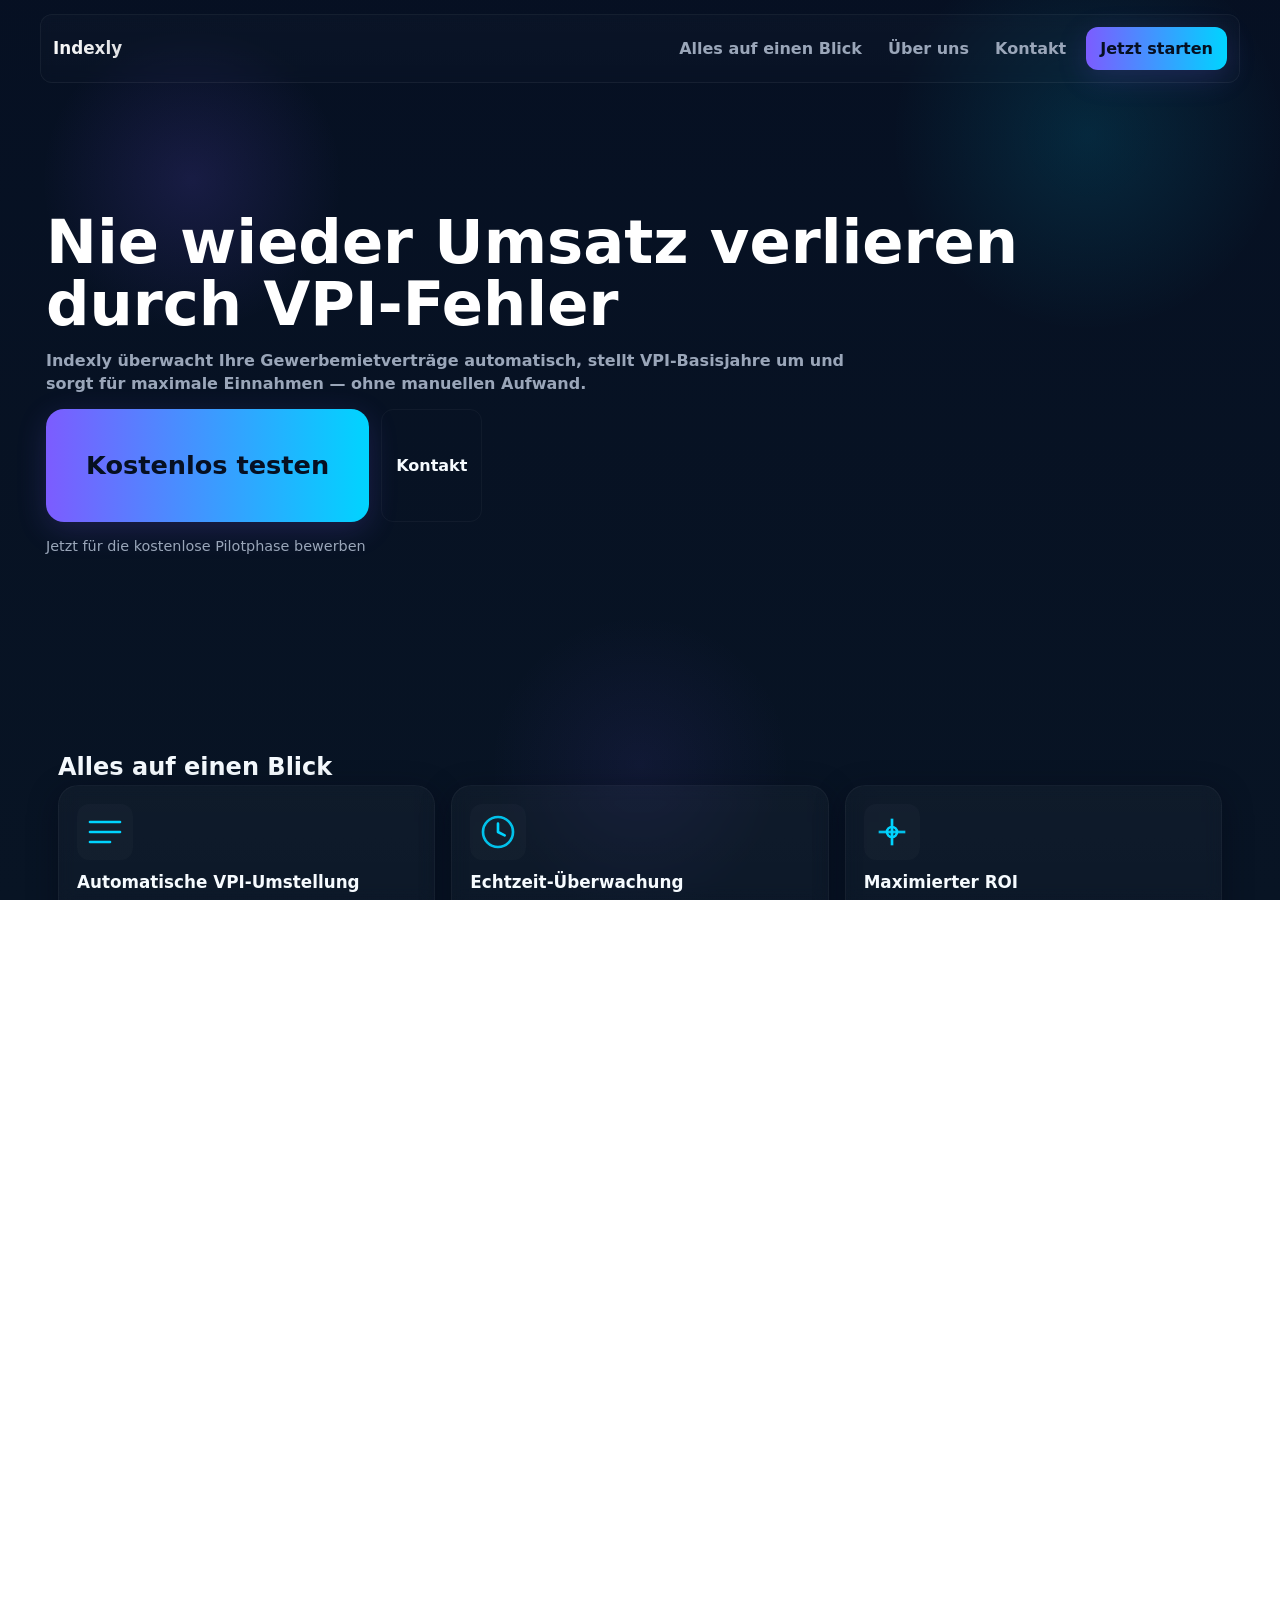
==== commit fbc9c254: "Add dppflash.de partner link to landing page" ====
--- a/index.html
+++ b/index.html
@@ -3,253 +3,236 @@
 <head>
   <meta charset="utf-8" />
   <meta name="viewport" content="width=device-width,initial-scale=1" />
-   <link rel="shortcut icon" type="image/x-icon" href="favico.jpg" />
-  
-  <title>Gerüstfreigabe & Gerüstprüfung App nach TRBS 2121 | Indexly</title>
-  
-  <meta name="description" content="Digitale Gerüstprüfung App: Indexly Gerüstfreigabe & Gerüstprüfung App nach TRBS 2121. Haftungsrisiko mit digitaler Gerüstfreigabe und App-Lösung reduzieren">
-  
-  <link rel="canonical" href="https://www.indexly.eu/" />
-  
-  <meta property="og:title" content="Schluss mit Zettelwirtschaft im Gerüstbau">
-  <meta property="og:description" content="Erledigen Sie die Gerüstfreigabe digital per App. Inklusive Wetterdaten.">
-  <meta property="og:type" content="website">
-  <meta property="og:url" content="https://www.indexly.eu/">
-  <meta property="og:image" content="https://www.indexly.eu/bild-vom-dashboard.jpg">
-
+  <title>Indexly — Nie wieder Mietpreiserhöhungen verpassen</title>
+  <meta name="description" content="Indexly überwacht Gewerbemietverträge und schützt vor VPI-Fehlern.">
   <link rel="stylesheet" href="style.css">
-  
-  <script type="application/ld+json">
-  {
-    "@context": "https://schema.org",
-    "@type": "SoftwareApplication",
-    "name": "Indexly",
-    "applicationCategory": "BusinessApplication",
-    "operatingSystem": "Web, iOS, Android",
-    "author": {
-    "@type": "Organization",
-    "name": "Indexly",
-    "url": "https://indexly.eu",
-    "sameAs": [
-      "https://www.linkedin.com/company/indexlybau",
-    ]
-  },
-    "offers": {
-      "@type": "Offer",
-      "price": "0",
-      "priceCurrency": "EUR",
-      "description": "Kostenlose Pilotphase"
-    },
-    "description": "Rechtssichere Gerüstbau Software und TRBS 2121 Prüfung mit automatischem Wetter-Abgleich."
-  }
-  </script>
-  <script type="application/ld+json">
-{
-  "@context": "https://schema.org",
-  "@type": "FAQPage",
-  "mainEntity": [
-    {
-      "@type": "Question",
-      "name": "Ist die digitale Dokumentation rechtssicher?",
-      "acceptedAnswer": {
-        "@type": "Answer",
-        "text": "Ja, sofern sie manipulationssicher gespeichert wird und den Vorgaben der TRBS 2121 entspricht. Indexly stellt sicher, dass alle gesetzlichen Anforderungen erfüllt werden."
-      }
-    },
-    {
-      "@type": "Question",
-      "name": "Wie funktioniert der Wetter-Nachweis?",
-      "acceptedAnswer": {
-        "@type": "Answer",
-        "text": "Indexly zieht automatisch Daten lokaler Wetterstationen basierend auf den GPS-Koordinaten des Standorts zum Zeitpunkt der Prüfung. Dies dient als Haftungsschutz bei Sturmschäden."
-      }
-    },
-    {
-      "@type": "Question",
-      "name": "Wie funktioniert die Dokumentation mit QR-Codes?",
-      "acceptedAnswer": {
-        "@type": "Answer",
-        "text": "Sie erhalten hochwertige QR-Code-Sticker aus Metall für Ihre Gerüste. Diese werden per Smartphone gescannt, und Sie werden in nur 30 Sekunden durch das rechtssichere Protokoll geführt."
-      }
-    }
-  ]
-}
-</script>
 </head>
 <body>
+
   <header class="site-header" id="siteHeader">
     <div class="container header-inner">
       <a class="logo" href="#">Indexly</a>
 
       <nav class="nav-desktop" aria-label="Hauptnavigation">
- <a class="nav-link" href="/#vorteile">Vorteile</a>
-        <a class="nav-link" href="/#faq">Häufige Fragen</a>
-        <a class="nav-link" href="/#kontakt">Kontakt</a>
-                    <a class="nav-link" href="/pricing">Preise</a>
-
-        <a class="nav-link" href="/blog/">Blog</a>
+        <a href="#features" class="nav-link">Alles auf einen Blick</a>
+        <a href="#überuns" class="nav-link">Über uns</a>
+        <a href="#kontakt" class="nav-link">Kontakt</a>
       </nav>
 
-      <button id="navOpenBtn" class="nav-toggle" color="white" aria-expanded="false" aria-controls="mobileMenu" aria-label="Menü öffnen">☰</button>
-
-      <div class="nav-mobile" id="mobileMenu" role="dialog" aria-modal="true" aria-hidden="true">
-        <div class="nav-mobile-inner">
-          <button id="navCloseBtn" class="nav-close" aria-label="Schließen">Schließen</button>
-          <nav class="mobile-links">
-            <a class="nav-link" href="/pricing">Preise</a>
-            <a class="nav-link" href="/#faq">Häufige Fragen</a>
-            <a class="nav-link" href="/#kontakt">Kontakt</a>
-            <a class="nav-link" href="/blog/">Blog</a>
-          </nav>
-        </div>
+      <button id="navToggle" class="nav-toggle" aria-expanded="false" aria-controls="mobileNav" aria-label="Menü öffnen">
+        ☰
+      </button>
+
+      <a href="#" class="btn btn-primary">Jetzt starten</a>
+    </div>
+
+    <!-- Mobile nav overlay -->
+    <div id="mobileNav" class="nav-mobile" aria-hidden="true">
+      <div class="nav-mobile-inner">
+        <a href="#features" class="nav-link" data-close>Alles auf einen Blick</a>
+        <a href="#überuns" class="nav-link" data-close>Über uns</a>
+        <a href="#kontakt" class="nav-link" data-close>Kontakt</a>
+        <button class="btn btn-primary" style="width:100%; margin-top:8px;" data-close>Jetzt starten</button>
       </div>
     </div>
   </header>
 
   <main>
-    <section id="hero" class="hero section">
+    <section class="hero section" id="hero">
+      <div class="parallax" aria-hidden="true">
+        <div class="parallax__layer back" data-speed="0.08"></div>
+        <div class="parallax__layer mid" data-speed="0.18"></div>
+      </div>
+
       <div class="container hero-inner">
-        <h1 class="hero-title">Digitale Gerüstfreigabe & Gerüstprüfung App nach TRBS 2121</h1>
-        <p class="subtitle">Erstellen Sie rechtssichere Prüfprotokolle mit unserer Gerüstfreigabe App in 30 Sekunden. Gerüstprüfung und Gerüstfreigabe digital per App. Inklusive <strong>automatischem Wetter-Beweis</strong> zum Schutz vor Haftungsfragen.</p>
+        <h1 class="hero-title">Nie wieder Umsatz verlieren durch VPI‑Fehler</h1>
+        <p class="subtitle">Indexly überwacht Ihre Gewerbemietverträge automatisch, stellt VPI‑Basisjahre um und sorgt für maximale Einnahmen — ohne manuellen Aufwand.</p>
 
         <div class="hero-cta">
-          <a class="btn btn-primary btn-large" href="#kontakt">Pilotkunde werden (Kostenlos)</a>
+          <a href="#" class="btn btn-primary btn-large">Kostenlos testen</a>
+          <a href="#kontakt" class="btn btn-ghost">Kontakt</a>
         </div>
-      </div>
-    </section>
-
-    <section id="funktionen" class="section features">
+        <p class="small-note">Jetzt für die kostenlose Pilotphase bewerben</p>
+      </div>
+    </section>
+
+    <section id="features" class="section features">
       <div class="container">
-        <h2>Warum Indexly die Gerüstfreigabe & Gerüstprüfung App revolutioniert</h2>
-        <p>Vergessen Sie das Suchen nach dem Prüfbuch im Baucontainer. Kleben Sie unser Smart-Label an den Gerüstaufstieg.
-          Jeder Prüfer scannt den Code, sieht sofort den letzten Status und dokumentiert die neue Gerüstprüfung in Sekunden. 
-          Manipulationssicher durch GPS-Abgleich. Nach der Gerüstfreigabe per App erhalten Sie die Dokumentation als PDF-Datei - So geht digitale Gerüstprüfung und Gerüstfreigabe per Web-App! </p>
-        <br>
-        <article>
-          <h3>TRBS 2121 Konformität für Gerüstprüfung</h3>
-          <p>Unsere Gerüstprüfung App führt Sie durch alle notwendigen Prüfpunkte der Technischen Regeln für Betriebssicherheit. Die Gerüstfreigabe erfolgt nach TRBS 2121 Standard.</p>
-        </article>
-       <br>
-        <article>
-          <h3>Automatischer Wetter-Beweis für Gerüstfreigabe</h3>
-          <p>Unsere App speichert standortgenaue Wetterdaten zum Zeitpunkt der Gerüstprüfung. Der Wetter-Beweis ist wichtig bei Sturmschäden oder Haftungsfragen. Mit der App können Sie die Gerüstfreigabe dokumentieren.</p>
-        </article>
-       <br>
-
-        <article>
-          <h3>QR-Codes statt Papierchaos in der Gerüstprüfung App</h3>
-          <p>Jedes Gerüst erhält einen QR-Code, der direkt in die App eingelesen werden kann. Mit der Gerüstfreigabe App und Gerüstprüfung App digitalisieren Sie komplette Prozesse - Keine Papierkramerei mehr!</p>
-       <br>
-
-        <article>
-        <h3>Web-App für Gerüstfreigabe & Gerüstprüfung</h3>
-        <p>Die Gerüstfreigabe und Gerüstprüfung erfolgt direkt im Browser - auch unsere App ist browser-basiert und kann mit jedem mobilen Gerät verwendet werden. Mit dieser App haben Sie immer Zugriff auf Ihre Gerüstprüfung und Gerüstfreigabe!</p>
-      </div>
-
-    </section>
-
-    <section id="how" class="section how-it-works">
+        <h2>Alles auf einen Blick</h2>
+        <div class="feature-grid" id="featureGrid">
+          <article class="feature-card" data-animate>
+            <div class="feature-icon" aria-hidden="true">
+              <!-- simple SVG icon -->
+              <svg width="40" height="40" viewBox="0 0 24 24" fill="none"><path d="M3 12h18" stroke="currentColor" stroke-width="1.6" stroke-linecap="round"/><path d="M3 6h18" stroke="currentColor" stroke-width="1.6" stroke-linecap="round"/><path d="M3 18h12" stroke="currentColor" stroke-width="1.6" stroke-linecap="round"/></svg>
+            </div>
+            <h3 class="feature-title">Automatische VPI‑Umstellung</h3>
+            <p class="feature-desc">Automatischer Wechsel des Basisjahres — keine manuellen Fehler, sofort korrekt abgerechnet.</p>
+            <div class="feature-meta">Sicher • Vollautomatisch • Audit‑Trail</div>
+          </article>
+
+          <article class="feature-card" data-animate>
+            <div class="feature-icon" aria-hidden="true">
+              <svg width="40" height="40" viewBox="0 0 24 24" fill="none"><circle cx="12" cy="12" r="9" stroke="currentColor" stroke-width="1.6" opacity="0.9"/><path d="M12 7v5l4 2" stroke="currentColor" stroke-width="1.6" stroke-linecap="round" stroke-linejoin="round"/></svg>
+            </div>
+            <h3 class="feature-title">Echtzeit‑Überwachung</h3>
+            <p class="feature-desc">Tägliche Prüfungen mit Benachrichtigungen bei Abweichungen — reagieren, bevor es teuer wird.</p>
+            <div class="feature-meta">Alerts • Dashboards • Integrationen</div>
+          </article>
+
+          <article class="feature-card" data-animate>
+            <div class="feature-icon" aria-hidden="true">
+              <svg width="40" height="40" viewBox="0 0 24 24" fill="none"><path d="M12 4v16" stroke="currentColor" stroke-width="1.6"/><path d="M4 12h16" stroke="currentColor" stroke-width="1.6" opacity="0.9"/><circle cx="12" cy="12" r="3" stroke="currentColor" stroke-width="1.6"/></svg>
+            </div>
+            <h3 class="feature-title">Maximierter ROI</h3>
+            <p class="feature-desc">Weniger Verwaltungsaufwand, bessere Abrechnungen — sofort sichtbare Erträge.</p>
+            <div class="feature-meta">Skalierbar • Messbar • Transparent</div>
+          </article>
+        </div>
+      </div>
+    </section>
+
+    <section id="überuns" class="section about">
       <div class="container">
-        <h2>So funktioniert die Gerüstprüfung App von Indexly</h2>
-        <p class="how-intro">Schnell, digital und rechts­sicher — so erledigen Sie Gerüstprüfung und Gerüstfreigabe mit unserer App in drei einfachen Schritten.</p>
-
-        <div class="how-grid" role="list">
-          <div class="how-step" role="listitem">
-            <div class="how-icon-box" aria-hidden="true">
-              <svg viewBox="0 0 64 64" xmlns="http://www.w3.org/2000/svg" aria-hidden="true"><rect x="8" y="12" width="48" height="36" rx="2" fill="rgba(255,255,255,0.12)"/><g stroke="white" stroke-width="2" fill="none"><path d="M12 16 L52 16"/><path d="M12 28 L52 28"/><path d="M12 44 L52 44"/><path d="M20 12 L20 52"/><path d="M44 12 L44 52"/></g></svg>
-            </div>
-            <h3>1. Gerüst identifizieren in der App</h3>
-            <p>QR‑Code scannen oder manuell auswählen — mit der App schnell starten und die Gerüstprüfung durchführen für Ihre Gerüstfreigabe.</p>
+        <h2>Über Indexly</h2>
+        <p class="lead">Wir helfen Gewerbeimmobilienmanagern, keine Umsatz‑Potentiale mehr zu verlieren. Einfach. Sicher. Automatisiert.</p>
+        <p class="partner-link">
+          Partner: <a href="https://dppflash.de/" target="_blank" rel="noopener noreferrer">dppflash.de</a>
+          — gemeinsam mit unserem Partner unterstützen wir Gebäude- und Immobilien-Experten mit smarter, praxisnaher Technologie.
+        </p>
+      </div>
+    </section>
+
+    <section id="kontakt" class="section contact">
+      <div class="container">
+        <h2>Kontakt</h2>
+
+        <form id="contactForm" class="contact-form" novalidate>
+          <div class="form-row">
+            <label class="field">
+              <span class="label-text">Name</span>
+              <input name="name" type="text" required maxlength="100" />
+            </label>
+            <label class="field">
+              <span class="label-text">E‑Mail</span>
+              <input name="email" type="email" required maxlength="120" />
+            </label>
           </div>
 
-          <div class="how-arrow" aria-hidden="true">➜</div>
-
-          <div class="how-step" role="listitem">
-            <div class="how-icon-box" aria-hidden="true">
-              <svg viewBox="0 0 64 64" xmlns="http://www.w3.org/2000/svg" aria-hidden="true"><rect x="20" y="8" width="24" height="48" rx="4" fill="rgba(255,255,255,0.12)"/><circle cx="32" cy="48" r="2" fill="white"/></svg>
-            </div>
-            <h3>2. Gerüstprüfung durchführen &amp; dokumentieren</h3>
-            <p>Gerüstprüfung Checkliste abarbeiten, Fotos und Messwerte erfassen — vollständig & nachvollziehbar. Mit der App dokumentieren Sie sicher für die Gerüstfreigabe.</p>
+          <label class="field full">
+            <span class="label-text">Betreff</span>
+            <input name="subject" type="text" maxlength="150" />
+          </label>
+
+          <label class="field full">
+            <span class="label-text">Nachricht</span>
+            <textarea name="message" rows="6" required maxlength="3000"></textarea>
+          </label>
+
+          <!-- Honeypot -->
+          <input type="text" name="website" style="display:none" tabindex="-1" autocomplete="off">
+
+          <div class="form-actions">
+            <button type="submit" class="btn btn-primary">Nachricht senden</button>
+            <div id="contactStatus" class="form-status" aria-live="polite"></div>
           </div>
 
-          <div class="how-arrow" aria-hidden="true">➜</div>
-
-          <div class="how-step" role="listitem">
-            <div class="how-icon-box" aria-hidden="true">
-              <svg viewBox="0 0 64 64" xmlns="http://www.w3.org/2000/svg" aria-hidden="true"><path d="M32 6 L52 14 V30 C52 44 40 54 32 58 C24 54 12 44 12 30 V14 Z" fill="rgba(255,255,255,0.12)" stroke="white" stroke-width="1.5"/></svg>
-            </div>
-            <h3>3. Gerüstfreigabe rechts­sicher speichern</h3>
-            <p>Die App speichert automatische Zeitstempel, Standort und revisionssichere Ablage für Audits - Die Gerüstprüfung Dokumentation mit Gerüstfreigabe ist sofort als PDF verfügbar.</p>
-          </div>
-        </div>
-      </div>
-    </section>
-
-    <section id="kontakt" class="section contact">
-      <div class="container-contact">
-        <h2>Kontaktieren Sie uns für kostenlose Gerüstfreigabe & Gerüstprüfung App Pilotphase!</h2>
-       <h3>kontakt@indexly.eu</h3>
-      </div>
-    </section>
-
-   <section id="faq" class="section faq">
-      <div class="container">
-        <h2>Häufige Fragen zur Gerüstprüfung App & Gerüstfreigabe</h2>
-        <p class="faq-intro">Kurz &amp; bündig: Antworten auf die häufigsten Fragen zur Gerüstprüfung per App und digitalen Gerüstfreigabe. Wenn Sie mehr wissen möchten, kontaktieren Sie uns jederzeit.</p>
-        <details>
-        <summary>Ist die digitale Gerüstfreigabe & Gerüstprüfung App rechtssicher?</summary>
-        <p>Ja, unsere App für Gerüstfreigabe und Gerüstprüfung speichert manipulationssicher und entspricht den Vorgaben der TRBS 2121. Das ist garantiert bei indexly und unserer Gerüstfreigabe App sowie Gerüstprüfung Lösung.</p>
-        </details>
-        <details>
-        <summary>Wie funktioniert der Wetter-Nachweis in der App?</summary>
-        <p>Indexly App zieht automatisch Daten lokaler Wetterstationen basierend auf GPS zum Zeitpunkt der Gerüstprüfung. Die App speichert diese Daten für Ihre Gerüstfreigabe Dokumentation.</p>
-        </details>
-         <details>
-        <summary>Wie funktioniert die Gerüstprüfung Dokumentation mit QR-Codes?</summary>
-        <p>Sie erhalten von uns hochwertige QR-Code-Sticker aus Metall, welche Sie an Ihren Gerüsten anbringen können. Diese werden dann über die App gescannt. Danach werden Sie durch die Gerüstprüfung & Gerüstfreigabe App geleitet - in 30 Sekunden fertig!</p>
-        </details>
-      </div>
-    </section>
-
+          <p class="small-note neutral">Ohne Backend öffnet das Absenden Ihr Mailprogramm (mailto). Für automatische Zustellung nutze Formspree/EmailJS.</p>
+        </form>
+      </div>
+    </section>
   </main>
 
   <footer class="site-footer">
     <div class="container">
       <div class="footer-inner">
-        <div class="footer-legal" id="impressum" itemscope itemtype="https://schema.org/LocalBusiness">
-          <p itemprop="name">Indexly</p>
-          <p itemprop="founder">Julian Gräfen</p>
-          <div itemprop="address" itemscope itemtype="https://schema.org/PostalAddress">
-            <p itemprop="streetAddress">Pfarrer-Reinartz-Str. 11</p>
-            <p><span itemprop="postalCode">53925</span> <span itemprop="addressLocality">Kall</span></p>
-            <p>USt-IdNr. : DE 369543245</p>
-          </div>
-         <p>E‑Mail: <a href="mailto:kontakt@indexly.eu" itemprop="email">kontakt@indexly.eu</a></p>
-        </div>
-
-        <div class="footer-actions">
-          <div class="footer-social" aria-label="Social links">
-            <a class="social-btn" href="https://www.linkedin.com/company/indexlybau" target="_blank" rel="noopener noreferrer" aria-label="Indexly auf LinkedIn">
-              <svg viewBox="0 0 24 24" xmlns="http://www.w3.org/2000/svg" aria-hidden="true" focusable="false"><path d="M4.98 3.5C4.98 4.88 3.87 6 2.5 6S0 4.88 0 3.5 1.11 1 2.5 1 4.98 2.12 4.98 3.5zM0 8.5h5V24H0V8.5zM8.5 8.5h4.78v2.06h.07c.67-1.26 2.31-2.59 4.75-2.59 5.08 0 6.02 3.34 6.02 7.68V24h-5V15.1c0-2.1-.04-4.8-2.92-4.8-2.92 0-3.37 2.28-3.37 4.64V24h-5V8.5z"/></svg>
-            </a>
-          </div>
-        </div>
+        <div class="brand">© Indexly 2025</div>
+        <nav class="footer-nav">
+          <a href="#features">Features</a>
+          <a href="#kontakt">Kontakt</a>
+          <a href="#impressum">Impressum</a>
+        </nav>
+      </div>
+
+      <!-- compact impressum block -->
+      <div class="footer-legal" id="impressum" style="margin-top:12px;">
+        <p class="legal-line">Indexly GmbH • Musterstraße 12 • 10115 Musterstadt</p>
+        <p class="legal-line">E‑Mail: <a href="mailto:kontakt@indexly.eu">kontakt@indexly.eu</a> • Handelsregister: HRB 000000 • USt‑ID: DE000000000</p>
       </div>
     </div>
   </footer>
 
   <script>
-    (function(){
-      const openBtn = document.getElementById('navOpenBtn');
-      const closeBtn = document.getElementById('navCloseBtn');
-      const mobile = document.getElementById('mobileMenu');
-      function open(){ document.body.classList.add('nav-open'); mobile.setAttribute('aria-hidden','false'); openBtn?.setAttribute('aria-expanded','true'); closeBtn?.focus(); }
-      function close(){ document.body.classList.remove('nav-open'); mobile.setAttribute('aria-hidden','true'); openBtn?.setAttribute('aria-expanded','false'); openBtn?.focus(); }
-      openBtn?.addEventListener('click', open);
-      closeBtn?.addEventListener('click', close);
-      document.querySelectorAll('.nav-mobile .nav-link').forEach(a=>a.addEventListener('click', close));
-      document.addEventListener('keydown', e=>{ if(e.key === 'Escape') close(); });
-    })();
+  // Mobile nav toggle & accessible overlay
+  (function () {
+    const toggle = document.getElementById('navToggle');
+    const mobileNav = document.getElementById('mobileNav');
+    function setOpen(open) {
+      toggle.setAttribute('aria-expanded', String(Boolean(open)));
+      mobileNav.setAttribute('aria-hidden', String(!open));
+      document.body.classList.toggle('nav-open', open);
+    }
+    toggle?.addEventListener('click', () => setOpen(toggle.getAttribute('aria-expanded') === 'false'));
+    mobileNav?.addEventListener('click', (e) => {
+      if (e.target.matches('[data-close]') || e.currentTarget === e.target) setOpen(false);
+    });
+    window.addEventListener('resize', () => setOpen(false));
+  })();
+
+  // Lightweight parallax — disabled on small screens and respecting reduced motion
+  (function () {
+    if (window.matchMedia('(prefers-reduced-motion: reduce)').matches) return;
+    const isSmall = () => window.innerWidth <= 900;
+    if (isSmall()) return;
+    const layers = document.querySelectorAll('.parallax__layer');
+    if (!layers.length) return;
+    let lastScroll = 0;
+    function update() {
+      const scrolled = window.scrollY;
+      layers.forEach(l => {
+        const speed = parseFloat(l.dataset.speed) || 0.12;
+        l.style.transform = `translateY(${(scrolled * speed).toFixed(1)}px)`;
+      });
+    }
+    window.addEventListener('scroll', () => {
+      const now = window.scrollY;
+      if (Math.abs(now - lastScroll) > 3) { requestAnimationFrame(update); lastScroll = now; }
+    }, { passive: true });
+    update();
+  })();
+
+  // Contact form (mailto fallback)
+  document.getElementById('contactForm')?.addEventListener('submit', function (e) {
+    e.preventDefault();
+    const statusEl = document.getElementById('contactStatus');
+    statusEl.textContent = '';
+    const fd = new FormData(this);
+    if (fd.get('website')) { statusEl.textContent = 'Fehler beim Absenden.'; return; }
+    if (!fd.get('name') || !fd.get('email') || !fd.get('message')) { statusEl.textContent = 'Bitte Pflichtfelder füllen.'; return; }
+    const to = 'kontakt@indexly.eu';
+    const subject = encodeURIComponent((fd.get('subject') || `Kontakt von ${fd.get('name')}`));
+    const body = encodeURIComponent(`Name: ${fd.get('name')}\nE-Mail: ${fd.get('email')}\n\n${fd.get('message')}`);
+    // Use location.href so mobile opens mail client — long messages may be truncated by URL limits
+    window.location.href = `mailto:${to}?subject=${subject}&body=${body}`;
+  });
+
+  // Reveal animations for feature-cards (mobile friendly + reduced motion safe)
+  (function () {
+    if (window.matchMedia('(prefers-reduced-motion: reduce)').matches) return;
+    const cards = document.querySelectorAll('[data-animate]');
+    if (!('IntersectionObserver' in window)) {
+      cards.forEach(c => c.classList.add('reveal'));
+      return;
+    }
+    const obs = new IntersectionObserver((entries, o) => {
+      entries.forEach((e) => {
+        if (e.isIntersecting) {
+          e.target.classList.add('reveal');
+          o.unobserve(e.target);
+        }
+      });
+    }, { threshold: 0.18 });
+    cards.forEach(c => obs.observe(c));
+  })();
   </script>
 </body>
-</html>+</html>
